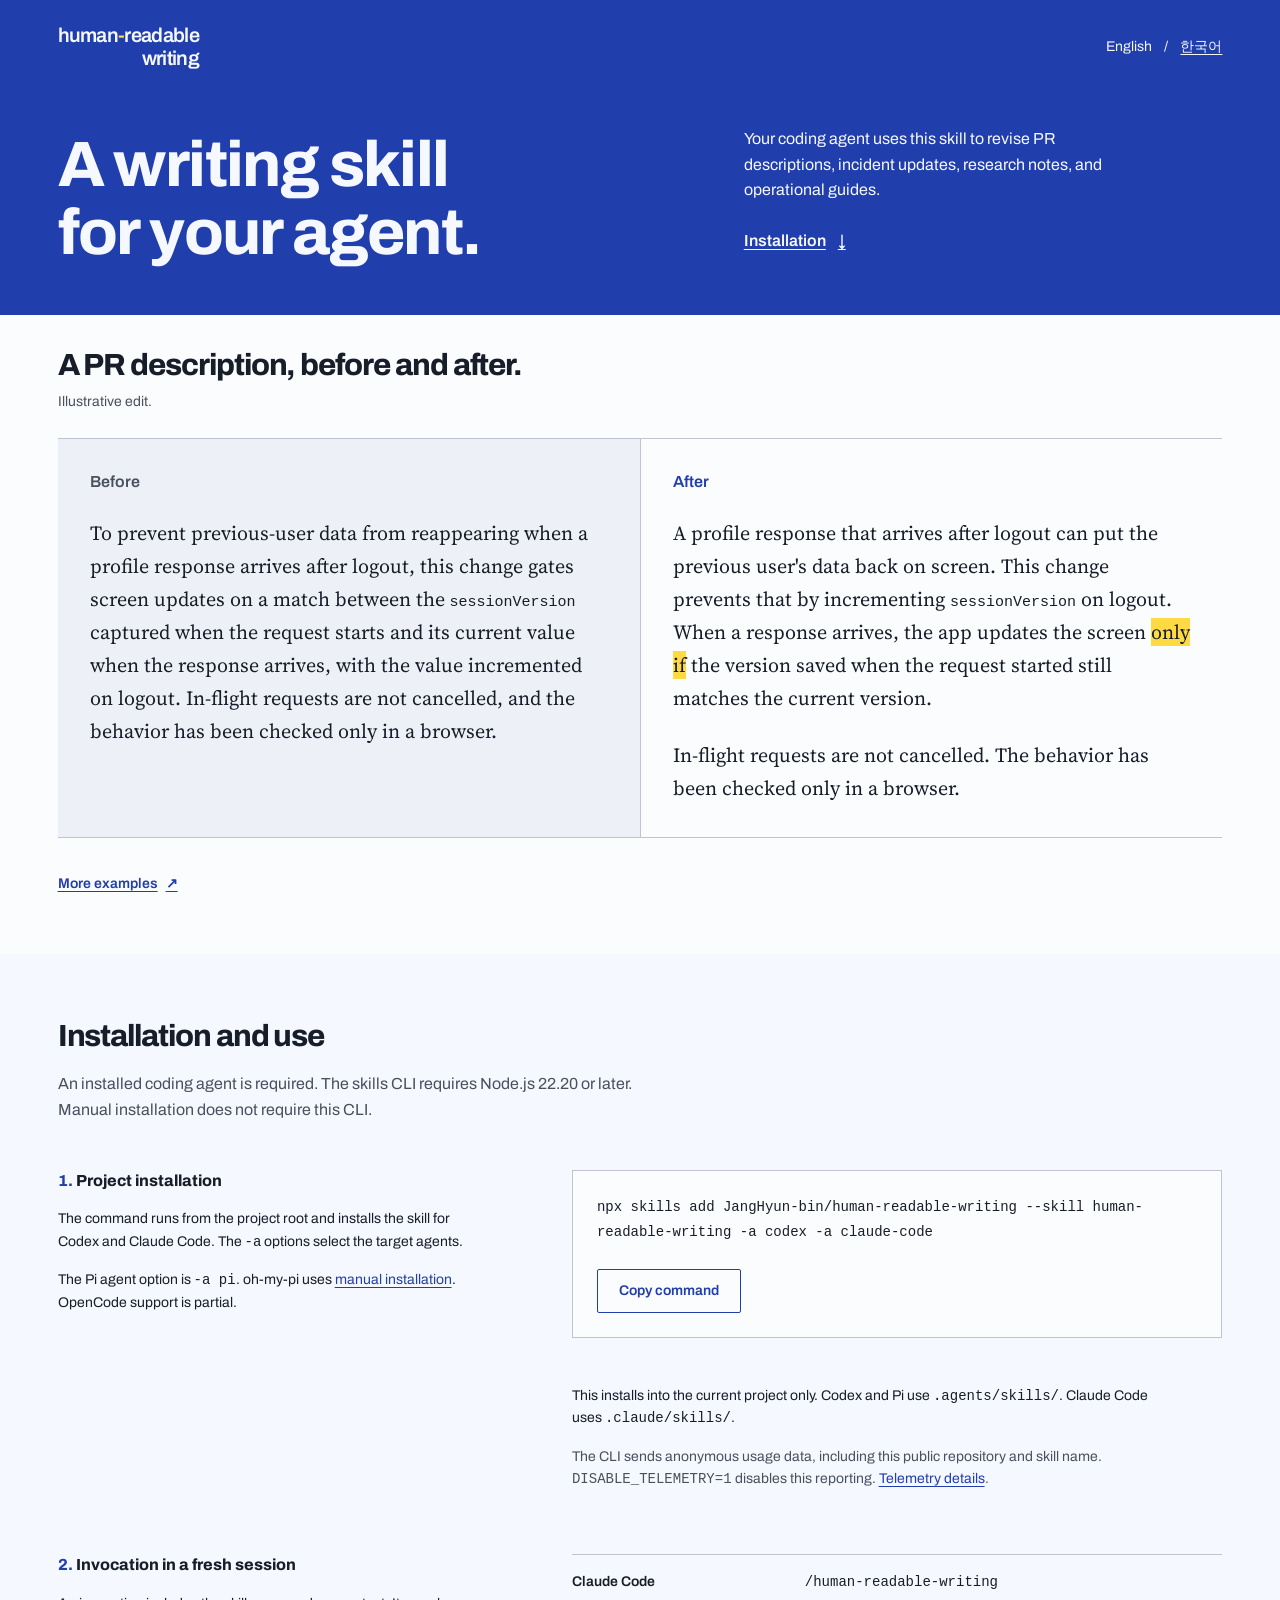
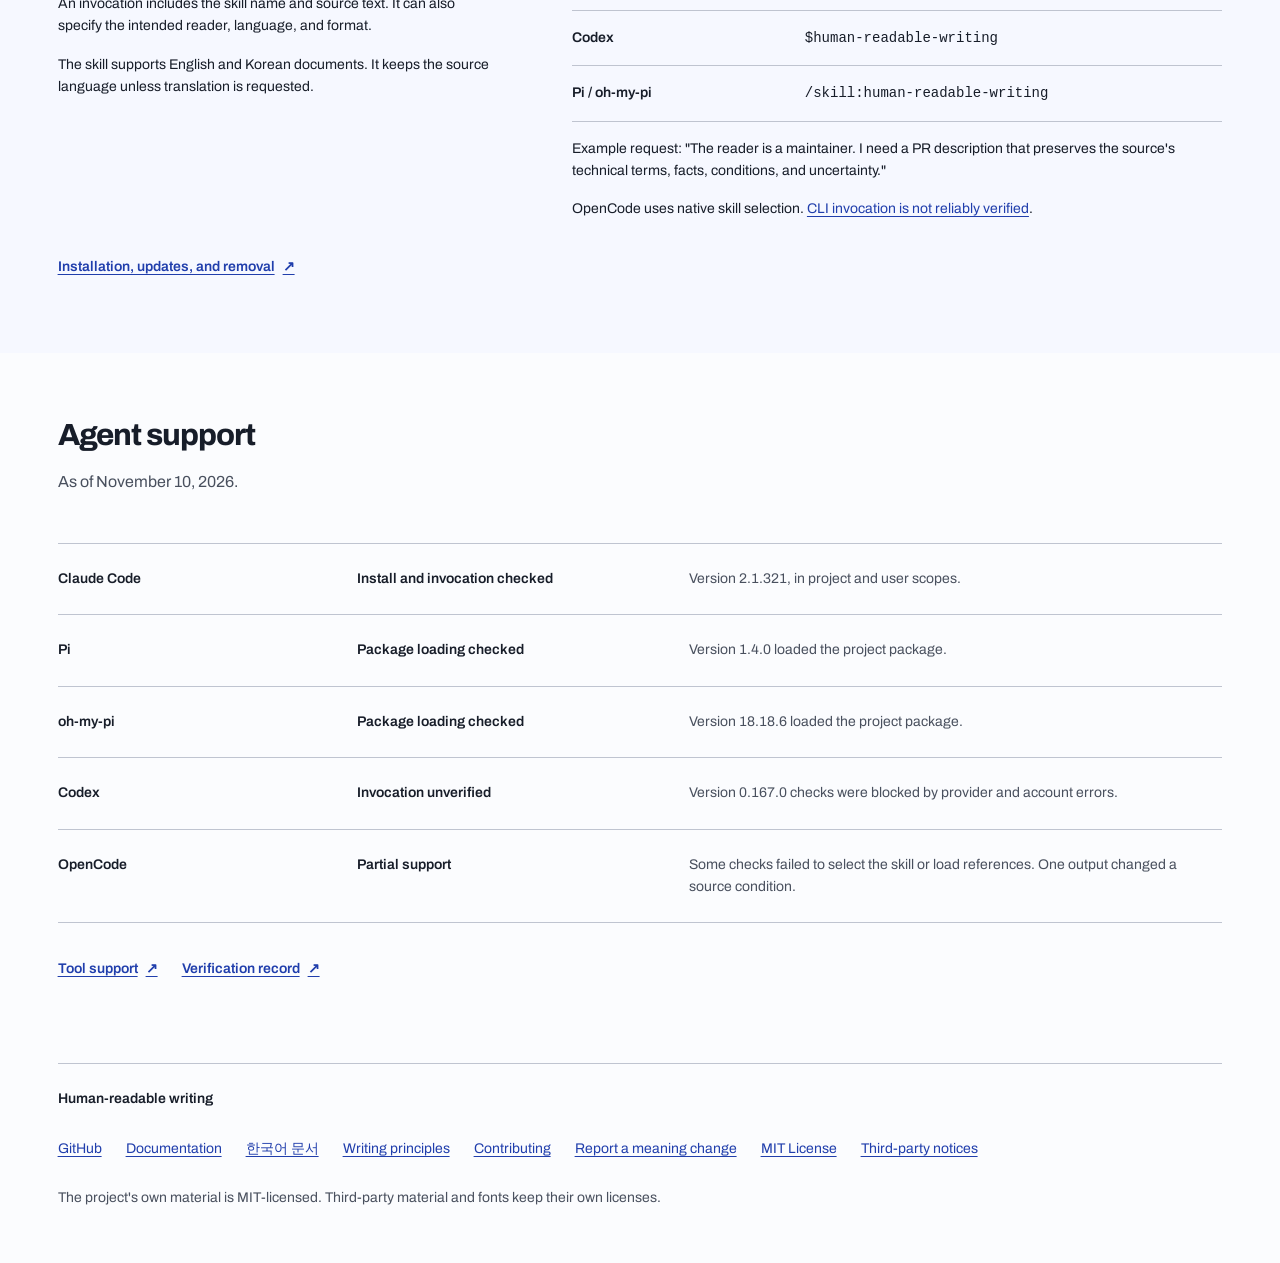
==== site/index.html @ a0d872b2 "feat(site): publish bilingual writing skill landing" ====
<!doctype html>
<html lang="en">
<head>
  <meta charset="utf-8">
  <meta name="viewport" content="width=device-width, initial-scale=1">
  <meta name="description" content="Human-readable writing is a writing skill for coding agents. The site includes a before-and-after example, installation and explicit invocation instructions, and agent support details.">
  <title>Human-readable writing · A writing skill for your agent.</title>
  <link rel="preconnect" href="https://fonts.googleapis.com">
  <link rel="preconnect" href="https://fonts.gstatic.com" crossorigin>
  <link href="https://fonts.googleapis.com/css2?family=Archivo:wght@400;600;750&family=Source+Serif+4:opsz,wght@8..60,400;8..60,600&display=swap" rel="stylesheet">
  <link rel="alternate" hreflang="ko" href="ko/">
  <link rel="icon" type="image/svg+xml" href="assets/mark.svg">
  <link rel="stylesheet" href="assets/tokens.css">
  <link rel="stylesheet" href="assets/site.css">
  <script src="assets/site.js" defer></script>
</head>
<body>
  <a class="skip-link" href="#main">Skip to content</a>
  <div class="opening">
    <header class="masthead wrap">
      <a class="wordmark" href="./" aria-label="Human-readable writing home"><span>human<span class="brand-hyphen">-</span>readable</span><span>writing</span></a>
      <nav class="language-links" aria-label="Language"><span lang="en" aria-current="page">English</span><span aria-hidden="true">/</span><a lang="ko" hreflang="ko" href="ko/">한국어</a></nav>
    </header>
  </div>
    <main id="main" tabindex="-1">
      <div class="opening">
      <section class="intro wrap" aria-labelledby="page-title">
        <h1 id="page-title">A writing skill for your agent.</h1>
        <div class="intro-copy">
          <p>Your coding agent uses this skill to revise PR descriptions, incident updates, research notes, and operational guides.</p>
          <a class="install-link" href="#install">Installation <span aria-hidden="true">↓</span></a>
        </div>
      </section>
  </div>
      <section class="comparison wrap" id="example" aria-labelledby="example-title">
        <div class="comparison-heading">
          <h2 id="example-title">A PR description, before and after.</h2>
          <p class="example-notice">Illustrative edit.</p>
        </div>
        <figure class="edit">
          <div class="diptych">
            <section class="document document-before" aria-labelledby="before-title">
              <h3 id="before-title">Before</h3>
              <blockquote>
                <p>To prevent previous-user data from reappearing when a profile response arrives after logout, this change gates screen updates on a match between the <code>sessionVersion</code> captured when the request starts and its current value when the response arrives, with the value incremented on logout. In-flight requests are not cancelled, and the behavior has been checked only in a browser.</p>
              </blockquote>
            </section>
            <section class="document document-after" aria-labelledby="after-title">
              <h3 id="after-title">After</h3>
              <blockquote>
                <p>A profile response that arrives after logout can put the previous user's data back on screen. This change prevents that by incrementing <code>sessionVersion</code> on logout. When a response arrives, the app updates the screen <mark>only if</mark> the version saved when the request started still matches the current version.</p>
                <p>In-flight requests are not cancelled. The behavior has been checked only in a browser.</p>
              </blockquote>
            </section>
          </div>
          <figcaption class="edit-notes">
            <a class="text-link" href="https://github.com/JangHyun-bin/human-readable-writing/blob/main/examples/README.md">More examples <span aria-hidden="true">↗</span></a>
          </figcaption>
        </figure>
      </section>
      <div class="install-surface">
        <section class="installation wrap" id="install" aria-labelledby="install-title">
          <div class="section-intro">
            <h2 id="install-title">Installation and use</h2>
            <p>An installed coding agent is required. The skills CLI requires Node.js 22.20 or later. Manual installation does not require this CLI.</p>
          </div>
          <ol class="install-steps">
            <li>
              <div class="step-description">
                <h3>Project installation</h3>
                <p>The command runs from the project root and installs the skill for Codex and Claude Code. The <code>-a</code> options select the target agents.</p>
                <p>The Pi agent option is <code>-a pi</code>. oh-my-pi uses <a href="https://github.com/JangHyun-bin/human-readable-writing/blob/main/docs/install.md">manual installation</a>. OpenCode support is partial.</p>
              </div>
              <div class="step-content">
                <div class="command-block">
                  <pre tabindex="0" aria-label="Project installation command"><code id="install-command">npx skills add JangHyun-bin/human-readable-writing --skill human-readable-writing -a codex -a claude-code</code></pre>
                  <button class="copy-button" id="copy-install" data-pending="Copying" data-success="Copied" data-error="Retry copy" data-success-status="Installation command copied." data-error-status="Clipboard access failed. The installation command can be selected and copied manually." type="button" aria-describedby="copy-status" hidden>Copy command</button>
                </div>
                <p class="copy-status" id="copy-status" role="status" aria-live="polite"></p>
                <p class="install-detail">This installs into the current project only. Codex and Pi use <code>.agents/skills/</code>. Claude Code uses <code>.claude/skills/</code>.</p>
                <p class="telemetry-note">The CLI sends anonymous usage data, including this public repository and skill name. <code>DISABLE_TELEMETRY=1</code> disables this reporting. <a href="https://github.com/vercel-labs/skills/blob/main/docs/troubleshooting.md#telemetry">Telemetry details</a>.</p>
              </div>
            </li>
            <li>
              <div class="step-description">
                <h3>Invocation in a fresh session</h3>
                <p>An invocation includes the skill name and source text. It can also specify the intended reader, language, and format.</p>
                <p>The skill supports English and Korean documents. It keeps the source language unless translation is requested.</p>
              </div>
              <div class="step-content">
                <dl class="invocations" aria-label="Explicit invocation commands">
                  <div><dt>Claude Code</dt><dd><code>/human-readable-writing</code></dd></div>
                  <div><dt>Codex</dt><dd><code>$human-readable-writing</code></dd></div>
                  <div><dt>Pi / oh-my-pi</dt><dd><code>/skill:human-readable-writing</code></dd></div>
                </dl>
                <p class="request-example">Example request: "The reader is a maintainer. I need a PR description that preserves the source's technical terms, facts, conditions, and uncertainty."</p>
                <p class="install-detail">OpenCode uses native skill selection. <a href="https://github.com/JangHyun-bin/human-readable-writing/blob/main/docs/tool-support.md#opencode-limitation">CLI invocation is not reliably verified</a>.</p>
              </div>
            </li>
          </ol>
          <a class="text-link" href="https://github.com/JangHyun-bin/human-readable-writing/blob/main/docs/install.md">Installation, updates, and removal <span aria-hidden="true">↗</span></a>
        </section>
      </div>
      <section class="coverage wrap" id="support" aria-labelledby="support-title">
        <div class="section-intro">
          <h2 id="support-title">Agent support</h2>
          <p>As of <time datetime="2026-11-10">November 10, 2026</time>.</p>
        </div>
        <dl class="runtime-record">
          <div><dt>Claude Code</dt><dd><span class="outcome">Install and invocation checked</span><p>Version 2.1.321, in project and user scopes.</p></dd></div>
          <div><dt>Pi</dt><dd><span class="outcome">Package loading checked</span><p>Version 1.4.0 loaded the project package.</p></dd></div>
          <div><dt>oh-my-pi</dt><dd><span class="outcome">Package loading checked</span><p>Version 18.18.6 loaded the project package.</p></dd></div>
          <div><dt>Codex</dt><dd><span class="outcome">Invocation unverified</span><p>Version 0.167.0 checks were blocked by provider and account errors.</p></dd></div>
          <div><dt>OpenCode</dt><dd><span class="outcome">Partial support</span><p>Some checks failed to select the skill or load references. One output changed a source condition.</p></dd></div>
        </dl>
        <div class="evidence-links"><a class="text-link" href="https://github.com/JangHyun-bin/human-readable-writing/blob/main/docs/tool-support.md">Tool support <span aria-hidden="true">↗</span></a><a class="text-link" href="https://github.com/JangHyun-bin/human-readable-writing/blob/main/docs/verification.md">Verification record <span aria-hidden="true">↗</span></a></div>
      </section>
    </main>
    <footer class="footer wrap">
      <p class="footer-title">Human-readable writing</p>
      <nav class="footer-links" aria-label="Project resources">
        <a href="https://github.com/JangHyun-bin/human-readable-writing">GitHub</a>
        <a href="https://github.com/JangHyun-bin/human-readable-writing/blob/main/README.md">Documentation</a>
        <a href="https://github.com/JangHyun-bin/human-readable-writing/blob/main/README.ko.md" lang="ko" hreflang="ko">한국어 문서</a>
        <a href="https://github.com/JangHyun-bin/human-readable-writing/blob/main/skills/human-readable-writing/MANIFEST.md">Writing principles</a>
        <a href="https://github.com/JangHyun-bin/human-readable-writing/blob/main/CONTRIBUTING.md">Contributing</a>
        <a href="https://github.com/JangHyun-bin/human-readable-writing/issues/new?template=source-meaning-change.yml">Report a meaning change</a>
        <a href="https://github.com/JangHyun-bin/human-readable-writing/blob/main/LICENSE">MIT License</a>
        <a href="https://github.com/JangHyun-bin/human-readable-writing/blob/main/NOTICE.md">Third-party notices</a>
      </nav>
      <p class="legal-note">The project's own material is MIT-licensed. Third-party material and fonts keep their own licenses.</p>
    </footer>
</body>
</html>
---- site/assets/tokens.css ----
@font-face {
  font-family: "SUIT Variable";
  font-style: normal;
  font-weight: 100 900;
  font-display: swap;
  src: url("fonts/SUIT-Variable.woff2") format("woff2");
}

@font-face {
  font-family: "Paperlogy";
  font-style: normal;
  font-weight: 700;
  font-display: swap;
  src: url("fonts/Paperlogy-7Bold.ttf") format("truetype");
}

:root {
  color-scheme: light;
  --color-brand: oklch(41.86% 0.17882 266.425);
  --color-brand-hover: oklch(35% 0.16 266.42547);
  --color-highlight: oklch(89.502% 0.163 94.563);
  --color-paper: oklch(99% 0.003 266);
  --color-paper-blue: oklch(97.96081% 0.0095481 273.35852);
  --color-paper-muted: oklch(95.5% 0.008 266);
  --color-ink: oklch(23% 0.025 266);
  --color-muted: oklch(43% 0.025 266);
  --color-rule: oklch(82% 0.018 266);
  --color-rule-on-brand: oklch(63% 0.1 266);
  --color-focus: oklch(41.86% 0.17882 266.425);
  --color-error: oklch(40% 0.13 25);
  --color-clear: transparent;
  --font-display: "Archivo", "Noto Sans KR", "Apple SD Gothic Neo", "Malgun Gothic", sans-serif;
  --font-document: "Source Serif 4", "Noto Serif KR", "AppleMyungjo", "Batang", serif;
  --font-code: "SFMono-Regular", Menlo, Monaco, monospace;
  --font-ko-body: "SUIT Variable", "Apple SD Gothic Neo", "Malgun Gothic", sans-serif;
  --font-ko-display: "Paperlogy", "SUIT Variable", "Apple SD Gothic Neo", sans-serif;
  --weight-ko-display: 700;
  --text-small: 0.875rem;
  --text-body: 1rem;
  --text-document: 1.25rem;
  --text-heading: clamp(1.5rem, 1.35rem + 0.7vw, 2rem);
  --text-display: clamp(2.25rem, 5vw, 4.25rem);
  --leading-body: 1.6;
  --leading-document: 1.65;
  --leading-display: 1.06;
  --weight-body: 400;
  --weight-label: 600;
  --weight-display: 750;
  --space-2xs: 0.25rem;
  --space-xs: 0.5rem;
  --space-sm: 0.75rem;
  --space-md: 1rem;
  --space-lg: 1.5rem;
  --space-xl: 2rem;
  --space-2xl: 3rem;
  --space-3xl: 4rem;
  --space-4xl: 6rem;
  --page-gutter: clamp(1.25rem, 4.5vw, 4rem);
  --page-width: 80rem;
  --radius-control: 0.125rem;
  --rule-thin: 1px;
  --rule-focus: 3px;
  --control-height: 2.75rem;
  --text-root: 100%;
  --text-inline-code: 1em;
  --text-document-code: 0.75em;
  --leading-heading: 1.2;
  --leading-label: 1.4;
  --leading-wordmark: 1.15;
  --leading-command: 1.8;
  --leading-heading-ko: 1.25;
  --leading-document-ko: 1.8;
  --tracking-title: -0.035em;
  --tracking-display: -0.025em;
  --space-caption-offset: calc(-1 * var(--space-xs));
  --copy-control-width: 9rem;
  --copy-status-height: 1.6em;
  --opacity-pending: 0.65;
  --text-catalog-title: clamp(2rem, 3vw, 3rem);
  --swatch-height: 9rem;
}
---- site/assets/site.css ----
* {
  box-sizing: border-box;
}

html,
body {
  margin: 0;
  overflow-x: clip;
}

html {
  background: var(--color-paper);
  color: var(--color-ink);
  font-family: var(--font-display);
  font-size: var(--text-root);
  line-height: var(--leading-body);
  -webkit-text-size-adjust: 100%;
}

body {
  min-width: 0;
}

h1,
h2,
h3,
p,
figure,
blockquote,
pre,
dl,
dd {
  margin: 0;
}

h1,
h2,
h3 {
  font-family: var(--font-display);
  font-style: normal;
  font-weight: var(--weight-display);
  overflow-wrap: anywhere;
  min-width: 0;
  text-wrap: balance;
}

h2 {
  font-size: var(--text-heading);
  letter-spacing: var(--tracking-title);
  line-height: var(--leading-heading);
}

h3 {
  font-size: var(--text-body);
  line-height: var(--leading-label);
}

p {
  text-wrap: pretty;
}

a {
  color: var(--color-brand);
  text-underline-offset: 0.2em;
  text-decoration-thickness: var(--rule-thin);
}

a:active {
  text-decoration-thickness: var(--rule-focus);
}

a:focus-visible,
button:focus-visible,
pre:focus-visible {
  outline: var(--rule-focus) solid var(--color-focus);
  outline-offset: var(--space-2xs);
}

button {
  font: inherit;
}

button[hidden] {
  display: none;
}

code {
  font-family: var(--font-code);
  font-size: var(--text-inline-code);
  overflow-wrap: anywhere;
}

mark {
  background: var(--color-highlight);
  color: var(--color-ink);
}

.wrap {
  width: min(100%, var(--page-width));
  padding-inline: var(--page-gutter);
  margin-inline: auto;
}

.skip-link {
  position: absolute;
  top: var(--space-md);
  left: var(--page-gutter);
  padding: var(--space-sm) var(--space-md);
  background: var(--color-highlight);
  color: var(--color-ink);
  transform: translateY(-200%);
}

.skip-link:focus {
  transform: none;
}

.opening {
  background: var(--color-brand);
  color: var(--color-paper-blue);
}

.opening a {
  color: var(--color-paper-blue);
}

.opening a:focus-visible {
  outline-color: var(--color-highlight);
}

.masthead {
  display: flex;
  align-items: center;
  justify-content: space-between;
  gap: var(--space-lg);
  padding-block: var(--space-lg);
}

.wordmark {
  min-height: var(--control-height);
  justify-content: center;
  display: flex;
  flex-direction: column;
  font-size: var(--text-body);
  font-weight: var(--weight-label);
  letter-spacing: var(--tracking-title);
  line-height: var(--leading-wordmark);
  text-decoration: none;
  white-space: nowrap;
}

.wordmark > span:last-child {
  align-self: end;
}

.brand-hyphen {
  color: var(--color-highlight);
}

.install-link {
  display: inline-flex;
  align-items: center;
  gap: var(--space-sm);
  min-height: var(--control-height);
  padding-block: var(--space-xs);
  font-size: var(--text-small);
  font-weight: var(--weight-label);
  white-space: nowrap;
}

.intro {
  display: grid;
  gap: var(--space-lg);
  padding-block: var(--space-lg) var(--space-2xl);
}

.intro h1 {
  max-width: 17ch;
  font-size: var(--text-display);
  letter-spacing: var(--tracking-display);
  line-height: var(--leading-display);
}

.intro-copy {
  display: grid;
  align-content: end;
  gap: var(--space-md);
  max-width: 43ch;
}

.language-links {
  display: flex;
  align-items: center;
  flex-wrap: wrap;
  gap: var(--space-sm);
  font-size: var(--text-small);
}

.language-links a {
  display: inline-flex;
  align-items: center;
  min-height: var(--control-height);
  white-space: nowrap;
  word-break: keep-all;
}

.comparison {
  padding-block: var(--space-xl) var(--space-2xl);
}

.comparison-heading {
  display: grid;
  gap: var(--space-xs);
  padding-block-end: var(--space-lg);
}

.example-notice {
  max-width: 65ch;
  color: var(--color-muted);
  font-size: var(--text-small);
}

.diptych {
  display: grid;
  border-block: var(--rule-thin) solid var(--color-rule);
}

.document {
  padding: var(--space-lg);
  min-width: 0;
}

.document-before {
  background: var(--color-paper-muted);
  color: var(--color-ink);
}

.document-after {
  border-block-start: var(--rule-thin) solid var(--color-rule);
  background: var(--color-paper);
  color: var(--color-ink);
}

.document h3 {
  margin-block-end: var(--space-lg);
  font-weight: var(--weight-label);
}

.document-before h3 {
  color: var(--color-muted);
}

.document-after h3 {
  color: var(--color-brand);
}

.document blockquote {
  display: grid;
  gap: var(--space-lg);
  max-width: 56ch;
  font-family: var(--font-document);
  font-size: var(--text-document);
  font-optical-sizing: auto;
  line-height: var(--leading-document);
}

.document code {
  font-size: var(--text-document-code);
}

.edit-notes {
  padding-block-start: var(--space-lg);
  font-size: var(--text-small);
}


.text-link {
  display: inline-flex;
  align-items: center;
  gap: var(--space-xs);
  min-height: var(--control-height);
  width: fit-content;
  font-size: var(--text-small);
  font-weight: var(--weight-label);
  white-space: nowrap;
}


.install-surface {
  background: var(--color-paper-blue);
  color: var(--color-ink);
}

.installation {
  padding-block: var(--space-2xl);
  scroll-margin-block-start: var(--space-xl);
}

.section-intro {
  display: grid;
  gap: var(--space-md);
  max-width: 65ch;
  margin-block-end: var(--space-2xl);
}

.section-intro p {
  color: var(--color-muted);
}

.install-steps {
  display: grid;
  gap: var(--space-2xl);
  list-style: none;
  margin: 0 0 var(--space-lg);
  padding: 0;
  counter-reset: install;
}

.install-steps > li {
  display: grid;
  gap: var(--space-lg);
  counter-increment: install;
}

.step-description {
  display: grid;
  align-content: start;
  gap: var(--space-md);
  max-width: 48ch;
}

.step-description h3::before {
  content: counter(install) ". ";
  color: var(--color-brand);
}

.step-description p,
.install-detail,
.telemetry-note,
.request-example {
  font-size: var(--text-small);
}

.step-content {
  min-width: 0;
}

.command-block {
  display: flex;
  flex-direction: column;
  align-items: start;
  gap: var(--space-lg);
  padding: var(--space-lg);
  background: var(--color-paper);
  color: var(--color-ink);
  border: var(--rule-thin) solid var(--color-rule);
}

.command-block pre {
  width: 100%;
  white-space: pre-wrap;
  overflow-wrap: anywhere;
  line-height: var(--leading-command);
}

.command-block code {
  font-size: var(--text-small);
}

.copy-button {
  display: inline-flex;
  align-items: center;
  justify-content: center;
  min-width: var(--copy-control-width);
  min-height: var(--control-height);
  padding: var(--space-xs) var(--space-md);
  border: var(--rule-thin) solid var(--color-brand);
  border-radius: var(--radius-control);
  background: var(--color-clear);
  color: var(--color-brand);
  font-size: var(--text-small);
  font-weight: var(--weight-label);
  white-space: nowrap;
  cursor: pointer;
}

.copy-button:active {
  background: var(--color-brand-hover);
  color: var(--color-paper-blue);
}

.copy-button:disabled {
  opacity: var(--opacity-pending);
  cursor: progress;
}

.copy-button[data-state="success"] {
  background: var(--color-brand);
  color: var(--color-paper-blue);
}

.copy-button[data-state="error"] {
  border-color: var(--color-error);
  color: var(--color-error);
}

.copy-status {
  min-height: var(--copy-status-height);
  margin-block-start: var(--space-xs);
  color: var(--color-muted);
  font-size: var(--text-small);
}

.copy-status[data-state="error"] {
  color: var(--color-error);
}

.install-detail,
.telemetry-note,
.request-example {
  margin-block-start: var(--space-md);
  max-width: 76ch;
}

.telemetry-note {
  color: var(--color-muted);
}

.invocations {
  border-block-start: var(--rule-thin) solid var(--color-rule);
}

.invocations > div {
  display: grid;
  gap: var(--space-xs);
  padding-block: var(--space-md);
  border-block-end: var(--rule-thin) solid var(--color-rule);
  font-size: var(--text-small);
}

.invocations dt {
  font-weight: var(--weight-label);
}

.invocations dd {
  min-width: 0;
}

.invocations code {
  font-size: var(--text-small);
}

.coverage {
  padding-block: var(--space-3xl) var(--space-2xl);
}

.runtime-record {
  border-block-start: var(--rule-thin) solid var(--color-rule);
  font-size: var(--text-small);
  font-variant-numeric: tabular-nums;
}

.runtime-record > div {
  display: grid;
  gap: var(--space-xs);
  padding-block: var(--space-lg);
  border-block-end: var(--rule-thin) solid var(--color-rule);
}

.runtime-record dt {
  font-weight: var(--weight-label);
}

.runtime-record dd {
  display: grid;
  gap: var(--space-xs);
}

.runtime-record dd p {
  color: var(--color-muted);
  max-width: 65ch;
}

.outcome {
  font-weight: var(--weight-label);
}


.evidence-links {
  display: flex;
  flex-wrap: wrap;
  gap: var(--space-md) var(--space-lg);
  padding-block-start: var(--space-lg);
  font-size: var(--text-small);
}

.footer {
  display: grid;
  gap: var(--space-md);
  padding-block: var(--space-lg) var(--space-2xl);
  font-size: var(--text-small);
}

.footer-title {
  padding-block-start: var(--space-lg);
  border-block-start: var(--rule-thin) solid var(--color-rule);
  font-weight: var(--weight-label);
}

.footer-links {
  display: flex;
  flex-wrap: wrap;
  gap: 0 var(--space-lg);
}

.footer-links a {
  display: inline-flex;
  align-items: center;
  min-height: var(--control-height);
  white-space: nowrap;
  word-break: keep-all;
}

.legal-note {
  max-width: 100ch;
  color: var(--color-muted);
}

@media (hover: hover) {
  a:hover {
    text-decoration-thickness: var(--rule-focus);
  }

  .copy-button:hover:not(:disabled) {
    background: var(--color-brand);
    color: var(--color-paper-blue);
  }
}

@media (min-width: 40rem) {
  .wordmark {
    font-size: var(--text-document);
  }

  .install-link {
    font-size: var(--text-body);
  }

  .document {
    padding: var(--space-xl);
  }

  .invocations > div {
    grid-template-columns: minmax(0, 0.7fr) minmax(0, 1.3fr);
  }

  .runtime-record > div {
    grid-template-columns: minmax(0, 0.75fr) minmax(0, 2fr);
    gap: var(--space-lg);
  }
}

@media (min-width: 60rem) {
  .intro {
    grid-template-columns: minmax(0, 1.3fr) minmax(0, 1fr);
    align-items: end;
    gap: var(--space-3xl);
    padding-block: var(--space-xl) var(--space-2xl);
  }

  .intro-copy {
    padding-block-end: var(--space-2xs);
  }

  .diptych {
    grid-template-columns: repeat(2, minmax(0, 1fr));
  }

  .document-after {
    border-block-start: 0;
    border-inline-start: var(--rule-thin) solid var(--color-rule);
  }



  .installation {
    padding-block: var(--space-3xl);
  }

  .install-steps {
    gap: var(--space-3xl);
  }

  .install-steps > li {
    grid-template-columns: minmax(0, 0.9fr) minmax(0, 1.3fr);
    gap: var(--space-3xl);
  }

  .runtime-record > div {
    grid-template-columns: minmax(0, 0.7fr) minmax(0, 2.2fr);
  }

  .runtime-record dd {
    grid-template-columns: minmax(0, 0.9fr) minmax(0, 1.6fr);
    gap: var(--space-xl);
  }

  .coverage {
    padding-block-start: var(--space-3xl);
  }
}

@media (prefers-reduced-motion: reduce) {
  .skip-link {
    transition: none;
  }
}

:lang(ko) {
  word-break: keep-all;
  overflow-wrap: break-word;
}

:lang(ko) :is(h1, h2, h3) {
  font-family: var(--font-ko-display);
  font-weight: var(--weight-ko-display);
  letter-spacing: 0;
  overflow-wrap: break-word;
  line-height: var(--leading-heading-ko);
}

:lang(ko) .document blockquote,
.document-sample:lang(ko) {
  font-family: var(--font-ko-body);
  line-height: var(--leading-document-ko);
}

:lang(ko) code {
  word-break: normal;
  overflow-wrap: anywhere;
}

.catalog {
  display: grid;
  gap: var(--space-3xl);
  padding-block: var(--space-2xl) var(--space-3xl);
}

.catalog-section {
  display: grid;
  gap: var(--space-md);
}

.catalog > header > h1 {
  font-size: var(--text-catalog-title);
  line-height: var(--leading-heading);
}

.catalog .intro {
  padding-block: 0;
}

.catalog .catalog-display {
  max-width: 20ch;
  font-family: var(--font-display);
  font-size: var(--text-display);
  font-weight: var(--weight-display);
  line-height: var(--leading-display);
  letter-spacing: var(--tracking-display);
}

.swatches {
  display: grid;
  grid-template-columns: repeat(2, minmax(0, 1fr));
  gap: var(--space-md);
}

.swatch {
  display: grid;
  align-content: space-between;
  gap: var(--space-md);
  min-height: var(--swatch-height);
  padding: var(--space-lg);
  overflow-wrap: anywhere;
}

.swatch-brand {
  background: var(--color-brand);
  color: var(--color-paper-blue);
}

.swatch-highlight {
  background: var(--color-highlight);
  color: var(--color-ink);
}

.swatch-paper {
  background: var(--color-paper);
  color: var(--color-ink);
  border: var(--rule-thin) solid var(--color-rule);
}

.swatch-ink {
  background: var(--color-ink);
  color: var(--color-paper);
}

.document-sample {
  max-width: 65ch;
  font-family: var(--font-document);
  font-size: var(--text-document);
  line-height: var(--leading-document);
}

@media (min-width: 60rem) {
  .swatches {
    grid-template-columns: repeat(4, minmax(0, 1fr));
  }
}

html:lang(ko),
.catalog p:lang(ko) {
  font-family: var(--font-ko-body);
}

.catalog .catalog-display:lang(ko) {
  font-family: var(--font-ko-display);
  font-weight: var(--weight-ko-display);
  line-height: var(--leading-heading-ko);
  letter-spacing: 0;
  word-break: keep-all;
  overflow-wrap: break-word;
}
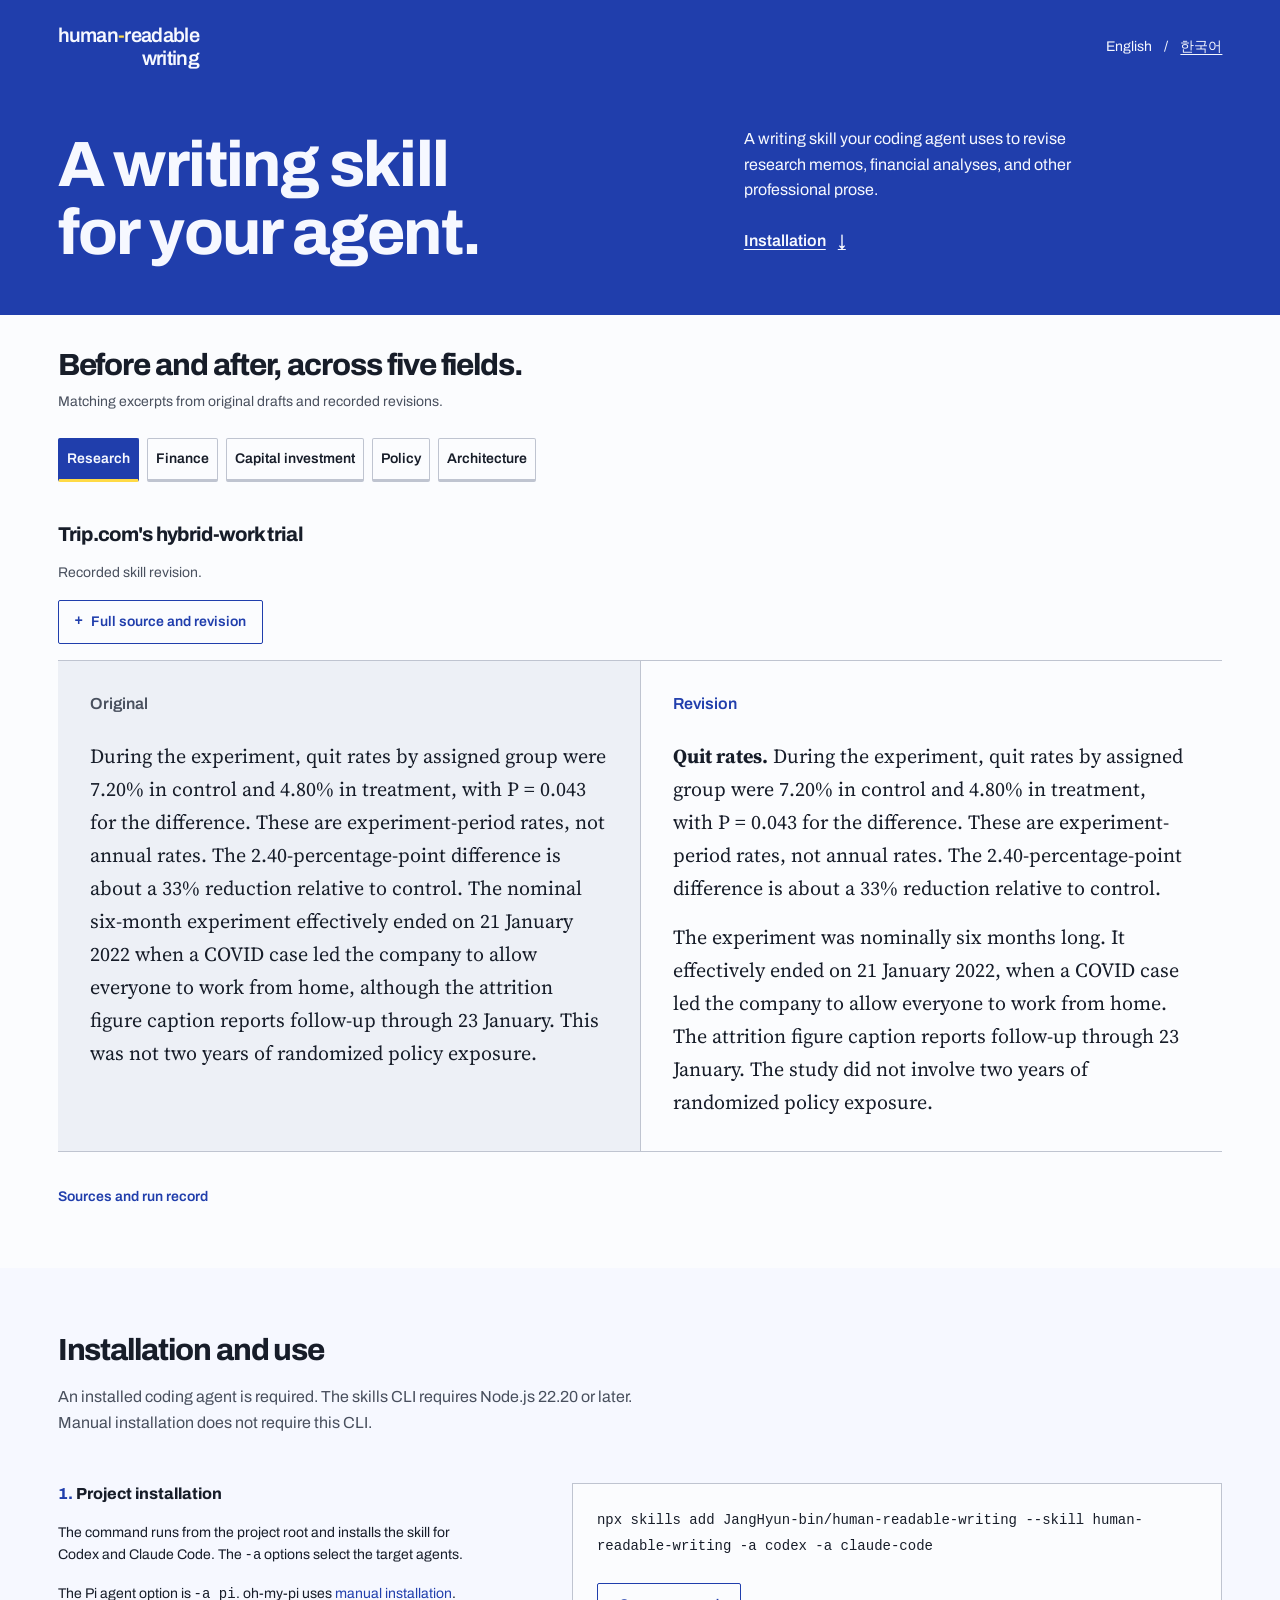
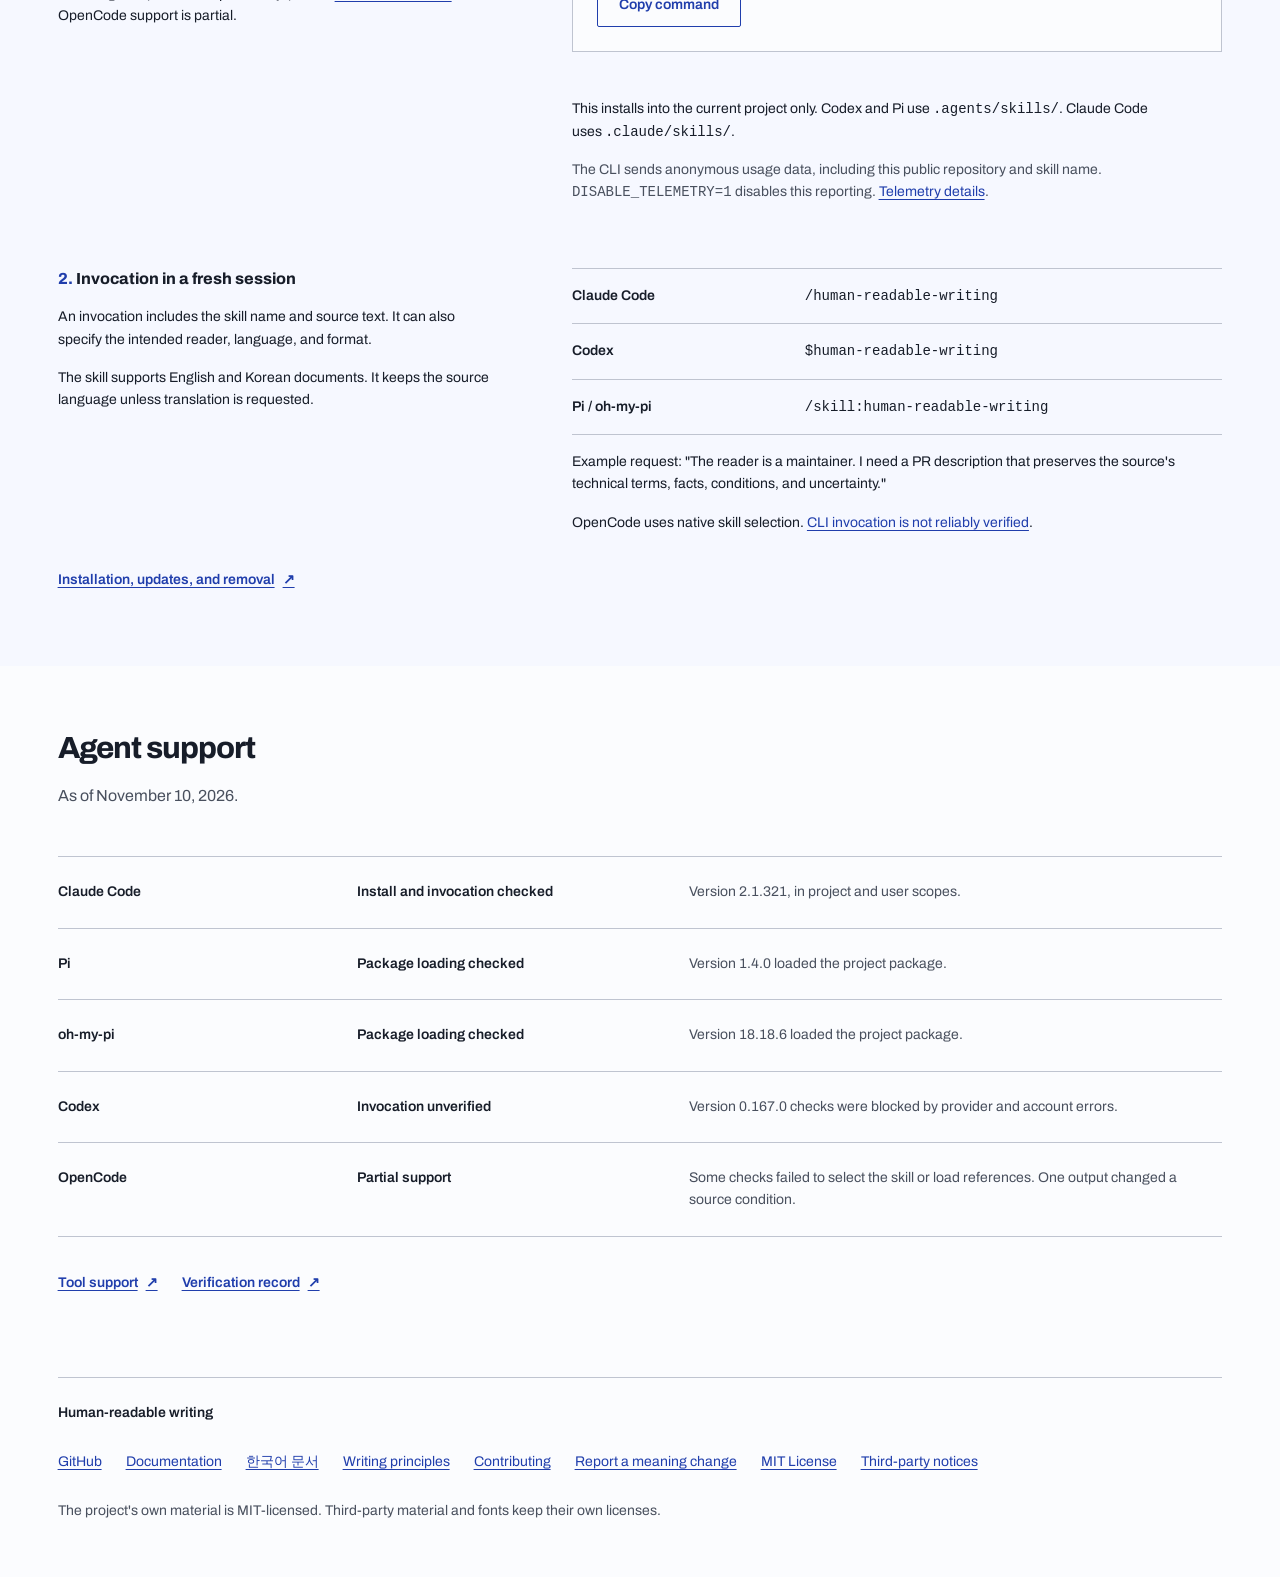
==== commit 98c80fe8: "feat(site): publish selectable writing examples" ====
--- a/site/index.html
+++ b/site/index.html
@@ -3,7 +3,7 @@
 <head>
   <meta charset="utf-8">
   <meta name="viewport" content="width=device-width, initial-scale=1">
-  <meta name="description" content="Human-readable writing is a writing skill for coding agents. The site includes a before-and-after example, installation and explicit invocation instructions, and agent support details.">
+  <meta name="description" content="A writing skill for coding agents, with before-and-after examples in research, finance, capital investment, policy, and architecture. Includes installation, explicit invocation, and support details.">
   <title>Human-readable writing · A writing skill for your agent.</title>
   <link rel="preconnect" href="https://fonts.googleapis.com">
   <link rel="preconnect" href="https://fonts.gstatic.com" crossorigin>
@@ -27,36 +27,374 @@
       <section class="intro wrap" aria-labelledby="page-title">
         <h1 id="page-title">A writing skill for your agent.</h1>
         <div class="intro-copy">
-          <p>Your coding agent uses this skill to revise PR descriptions, incident updates, research notes, and operational guides.</p>
+          <p>A writing skill your coding agent uses to revise research memos, financial analyses, and other professional prose.</p>
           <a class="install-link" href="#install">Installation <span aria-hidden="true">↓</span></a>
         </div>
       </section>
   </div>
       <section class="comparison wrap" id="example" aria-labelledby="example-title">
         <div class="comparison-heading">
-          <h2 id="example-title">A PR description, before and after.</h2>
-          <p class="example-notice">Illustrative edit.</p>
-        </div>
+          <h2 id="example-title">Before and after, across five fields.</h2>
+          <p class="example-notice">Matching excerpts from original drafts and recorded revisions.</p>
+        </div>
+        <!-- professional-examples:start -->
+        <div data-example-browser>
+        <nav class="example-tabs" data-example-tabs aria-label="Writing genre">
+        <a class="example-tab" href="#example-research" id="example-tab-research">Research</a>
+        <a class="example-tab" href="#example-finance" id="example-tab-finance">Finance</a>
+        <a class="example-tab" href="#example-capex" id="example-tab-capex">Capital investment</a>
+        <a class="example-tab" href="#example-policy" id="example-tab-policy">Policy</a>
+        <a class="example-tab" href="#example-architecture" id="example-tab-architecture">Architecture</a>
+        </nav>
+        <article class="example-panel" id="example-research" data-example-panel aria-labelledby="example-topic-research">
+        <h3 class="example-topic" id="example-topic-research">Trip.com&#x27;s hybrid-work trial</h3>
+        <p class="example-notice">Recorded skill revision.</p>
         <figure class="edit">
-          <div class="diptych">
-            <section class="document document-before" aria-labelledby="before-title">
-              <h3 id="before-title">Before</h3>
-              <blockquote>
-                <p>To prevent previous-user data from reappearing when a profile response arrives after logout, this change gates screen updates on a match between the <code>sessionVersion</code> captured when the request starts and its current value when the response arrives, with the value incremented on logout. In-flight requests are not cancelled, and the behavior has been checked only in a browser.</p>
-              </blockquote>
-            </section>
-            <section class="document document-after" aria-labelledby="after-title">
-              <h3 id="after-title">After</h3>
-              <blockquote>
-                <p>A profile response that arrives after logout can put the previous user's data back on screen. This change prevents that by incrementing <code>sessionVersion</code> on logout. When a response arrives, the app updates the screen <mark>only if</mark> the version saved when the request started still matches the current version.</p>
-                <p>In-flight requests are not cancelled. The behavior has been checked only in a browser.</p>
-              </blockquote>
-            </section>
-          </div>
-          <figcaption class="edit-notes">
-            <a class="text-link" href="https://github.com/JangHyun-bin/human-readable-writing/blob/main/examples/README.md">More examples <span aria-hidden="true">↗</span></a>
-          </figcaption>
+        <details class="example-detail">
+        <summary><span class="when-closed">Full source and revision</span><span class="when-open">Excerpt view</span></summary>
+        <div class="diptych">
+        <section class="document document-before" aria-labelledby="example-research-full-before-label">
+        <h4 class="document-label" id="example-research-full-before-label">Original</h4>
+        <div class="document-copy">
+        <h5>Trip.com retention evidence for hybrid-policy review</h5>
+        <h6>Evidence for the HR director</h6>
+        <p>Bloom, Han and Liang&#x27;s <a href="https://www.nature.com/articles/s41586-024-07500-2">2024 Nature study</a> covered 1,612 university-graduate engineering, marketing and finance employees in Trip.com&#x27;s Airfare and IT divisions in Shanghai. Interns and new employees on probation were excluded. At this single employer, random assignment by odd or even birthday dates put 792 odd-birthday employees in a group allowed to work from home on Wednesday and Friday, with three office days, and 820 even-birthday employees in a five-office-day control group. The two home days were optional. The 518 initial volunteers started in the week of 9 August 2021, and the remaining 1,094 non-volunteers in the week of 13 September.</p>
+        <p>During the experiment, quit rates by assigned group were 7.20% in control and 4.80% in treatment, with P = 0.043 for the difference. These are experiment-period rates, not annual rates. The 2.40-percentage-point difference is about a 33% reduction relative to control. The nominal six-month experiment effectively ended on 21 January 2022 when a COVID case led the company to allow everyone to work from home, although the attrition figure caption reports follow-up through 23 January. This was not two years of randomized policy exposure.</p>
+        <p>Among employees assigned eligibility, actual take-up was about 55% for volunteers and 40% for non-volunteers across Wednesday and Friday opportunities, excluding public holidays, personal holidays and excused absences. These percentages use neither all employees nor all weekdays as their denominator. Typical use was about one day weekly. The quit-rate comparison therefore estimates assignment to the optional policy, not the effect of actually working from home twice every week.</p>
+        <h6>Implication for our review</h6>
+        <p>My judgment is that this evidence warrants considering a comparable optional-policy trial for graduate office roles, subject to checking how similar our work and commuting conditions are. That is a policy judgment, not a research finding that another employer will achieve the same quit-rate reduction or that fully remote work is equivalent.</p>
+        </div>
+        </section>
+        <section class="document document-after" aria-labelledby="example-research-full-after-label">
+        <h4 class="document-label" id="example-research-full-after-label">Revision</h4>
+        <div class="document-copy">
+        <h5>Trip.com retention evidence for hybrid-policy review</h5>
+        <h6>Evidence for the HR director</h6>
+        <p><strong>Study design.</strong> Bloom, Han and Liang&#x27;s <a href="https://www.nature.com/articles/s41586-024-07500-2">2024 Nature study</a> covered 1,612 university-graduate engineering, marketing and finance employees in Trip.com&#x27;s Airfare and IT divisions in Shanghai. Interns and new employees on probation were excluded. The study took place at a single employer.</p>
+        <p>Assignment was random, based on whether an employee&#x27;s birthday date was odd or even:</p>
+        <ul><li>792 odd-birthday employees were allowed to work from home on Wednesday and Friday, leaving three office days. The two home days were optional.</li><li>820 even-birthday employees formed a control group with five office days.</li></ul>
+        <p>The 518 initial volunteers started in the week of 9 August 2021. The remaining 1,094 non-volunteers started in the week of 13 September.</p>
+        <p><strong>Quit rates.</strong> During the experiment, quit rates by assigned group were 7.20% in control and 4.80% in treatment, with P = 0.043 for the difference. These are experiment-period rates, not annual rates. The 2.40-percentage-point difference is about a 33% reduction relative to control.</p>
+        <p>The experiment was nominally six months long. It effectively ended on 21 January 2022, when a COVID case led the company to allow everyone to work from home. The attrition figure caption reports follow-up through 23 January. The study did not involve two years of randomized policy exposure.</p>
+        <p><strong>Take-up.</strong> Among employees assigned eligibility, actual take-up was about 55% for volunteers and 40% for non-volunteers. These figures count Wednesday and Friday opportunities and exclude public holidays, personal holidays and excused absences. The denominator is therefore neither all employees nor all weekdays. Typical use was about one day weekly.</p>
+        <p>The quit-rate comparison therefore estimates the effect of being assigned to the optional policy. It does not estimate the effect of actually working from home twice every week.</p>
+        <h6>Implication for our review</h6>
+        <p>My judgment is that this evidence warrants considering a comparable optional-policy trial for graduate office roles, subject to checking how similar our work and commuting conditions are. This is a policy judgment. The research does not show that another employer will achieve the same quit-rate reduction, or that fully remote work is equivalent.</p>
+        </div>
+        </section>
+        </div>
+        </details>
+        <div class="diptych example-preview">
+        <section class="document document-before" aria-labelledby="example-research-preview-before-label">
+        <h4 class="document-label" id="example-research-preview-before-label">Original</h4>
+        <div class="document-copy">
+        <p>During the experiment, quit rates by assigned group were 7.20% in control and 4.80% in treatment, with P = 0.043 for the difference. These are experiment-period rates, not annual rates. The 2.40-percentage-point difference is about a 33% reduction relative to control. The nominal six-month experiment effectively ended on 21 January 2022 when a COVID case led the company to allow everyone to work from home, although the attrition figure caption reports follow-up through 23 January. This was not two years of randomized policy exposure.</p>
+        </div>
+        </section>
+        <section class="document document-after" aria-labelledby="example-research-preview-after-label">
+        <h4 class="document-label" id="example-research-preview-after-label">Revision</h4>
+        <div class="document-copy">
+        <p><strong>Quit rates.</strong> During the experiment, quit rates by assigned group were 7.20% in control and 4.80% in treatment, with P = 0.043 for the difference. These are experiment-period rates, not annual rates. The 2.40-percentage-point difference is about a 33% reduction relative to control.</p>
+        <p>The experiment was nominally six months long. It effectively ended on 21 January 2022, when a COVID case led the company to allow everyone to work from home. The attrition figure caption reports follow-up through 23 January. The study did not involve two years of randomized policy exposure.</p>
+        </div>
+        </section>
+        </div>
+        <figcaption class="edit-notes">
+        <details class="example-provenance">
+        <summary>Sources and run record</summary>
+        <p><code>claude-sonnet-5-5</code> · 2.1.322 (Claude Code). Source-fidelity review by a separate agent.</p>
+        <p>Nicholas Bloom, Ruobing Han and James Liang, <a href="https://www.nature.com/articles/s41586-024-07500-2">Hybrid working from home improves retention without damaging performance</a>, Nature 630, 920–925 (2024), DOI 10.1038/s41586-024-07500-2. <a href="https://creativecommons.org/licenses/by/4.0/">CC BY 4.0</a>. Findings selected and paraphrased into project-authored English and Korean memos, with a policy judgment added. The Korean memo is not an authorized translation.</p>
+        <p><a href="assets/examples/research/record.json" download>Source packet and run record (JSON)</a> · <a href="assets/examples/LICENSE">Project MIT license</a> · <a href="assets/examples/NOTICE.md">Notice</a></p>
+        </details>
+        </figcaption>
         </figure>
+        </article>
+        <article class="example-panel" id="example-finance" data-example-panel aria-labelledby="example-topic-finance">
+        <h3 class="example-topic" id="example-topic-finance">Profit rises while operating cash flow falls</h3>
+        <p class="example-notice">Fictional case · Recorded skill revision.</p>
+        <figure class="edit">
+        <details class="example-detail">
+        <summary><span class="when-closed">Full source and revision</span><span class="when-open">Excerpt view</span></summary>
+        <div class="diptych">
+        <section class="document document-before" aria-labelledby="example-finance-full-before-label">
+        <h4 class="document-label" id="example-finance-full-before-label">Original</h4>
+        <div class="document-copy">
+        <h5>Quarterly profit and operating cash flow review</h5>
+        <p>This fictional manufacturer reports on an unchanged scope for the standalone April 1 through June 30 quarters of 2025 and 2026, not year-to-date periods. All amounts are exact KRW million. Net income increased by 200, or 20% of the Q2 2025 base of 1,000, while operating cash flow fell by 300 but remained positive in both quarters. Net income is a supplied bottom-line input rather than a reconstructed income statement.</p>
+        <h6>Reconciliation</h6>
+        <p>For the balance rows, the table gives each quarter&#x27;s opening and closing balances followed by the cash flow adjustment.</p>
+        <table><thead><tr><th scope="col">Item</th><th scope="col">Q2 2025</th><th scope="col">Q2 2026</th></tr></thead><tbody><tr><td>Net income</td><td>1,000</td><td>1,200</td></tr><tr><td>Depreciation expense included in net income, added back</td><td>+200</td><td>+240</td></tr><tr><td>Trade receivables</td><td>800 to 900, adjustment -100</td><td>900 to 1,300, adjustment -400</td></tr><tr><td>Inventory</td><td>1,000 to 1,250, adjustment -250</td><td>1,200 to 1,800, adjustment -600</td></tr><tr><td>Trade payables</td><td>500 to 550, adjustment +50</td><td>600 to 760, adjustment +160</td></tr><tr><td>Other adjustments</td><td>0</td><td>0</td></tr><tr><td>Operating cash flow</td><td>900</td><td>600</td></tr></tbody></table>
+        <p>Other adjustments total zero by design, and no acquisitions, currency translation, write-offs, reclassifications, or other noncash movements affect these balance changes. Depreciation is a noncash add-back, not a cash receipt. Accordingly, the reconciliations are <code>1,000 + 200 - 100 - 250 + 50 = 900</code> and <code>1,200 + 240 - 400 - 600 + 160 = 600</code>.</p>
+        <p>The combined working-capital adjustment moved from -300 to -840. Its additional -540 outweighed the +200 net income change and +40 depreciation adjustment change. The operating cash flow change bridge is <code>+200 + 40 - 300 - 350 + 110 = -300</code>, with the last three components reflecting the larger receivable increase, larger inventory increase, and larger payable increase, respectively.</p>
+        <h6>Interpretation limits</h6>
+        <p>Cash balances, investing and financing flows, collection terms, receivable aging, inventory plans, and profit-growth causes are not supplied. Unknown is not zero. The reconciliation does not establish overdue customers, unsold inventory, or financial distress. Operating cash flow alone cannot establish a cash-balance change or support a complete liquidity assessment.</p>
+        </div>
+        </section>
+        <section class="document document-after" aria-labelledby="example-finance-full-after-label">
+        <h4 class="document-label" id="example-finance-full-after-label">Revision</h4>
+        <div class="document-copy">
+        <h5>Quarterly profit and operating cash flow review</h5>
+        <p>This review covers a fictional manufacturer on an unchanged scope. It compares the standalone quarters of April 1 through June 30, 2025 and 2026, not year-to-date periods. All amounts are exact KRW million.</p>
+        <p>Net income rose by 200, which is 20% of the Q2 2025 base of 1,000. Operating cash flow fell by 300 but stayed positive in both quarters. Net income is a supplied bottom-line input, not a reconstructed income statement.</p>
+        <h6>Reconciliation</h6>
+        <p>For the balance rows, the table gives each quarter&#x27;s opening and closing balances, followed by the cash flow adjustment.</p>
+        <table><thead><tr><th scope="col">Item</th><th scope="col">Q2 2025</th><th scope="col">Q2 2026</th></tr></thead><tbody><tr><td>Net income</td><td>1,000</td><td>1,200</td></tr><tr><td>Depreciation expense included in net income, added back</td><td>+200</td><td>+240</td></tr><tr><td>Trade receivables</td><td>800 to 900, adjustment -100</td><td>900 to 1,300, adjustment -400</td></tr><tr><td>Inventory</td><td>1,000 to 1,250, adjustment -250</td><td>1,200 to 1,800, adjustment -600</td></tr><tr><td>Trade payables</td><td>500 to 550, adjustment +50</td><td>600 to 760, adjustment +160</td></tr><tr><td>Other adjustments</td><td>0</td><td>0</td></tr><tr><td>Operating cash flow</td><td>900</td><td>600</td></tr></tbody></table>
+        <p>Other adjustments total zero by design. No acquisitions, currency translation, write-offs, reclassifications, or other noncash movements affect these balance changes. Depreciation is a noncash add-back, not a cash receipt. The reconciliations are therefore:</p>
+        <ul><li>Q2 2025: <code>1,000 + 200 - 100 - 250 + 50 = 900</code></li><li>Q2 2026: <code>1,200 + 240 - 400 - 600 + 160 = 600</code></li></ul>
+        <p>The combined working-capital adjustment moved from -300 to -840. That additional -540 outweighed the +200 change in net income and the +40 change in the depreciation add-back.</p>
+        <p>The bridge for the change in operating cash flow is <code>+200 + 40 - 300 - 350 + 110 = -300</code>. The first two terms are the changes in net income and the depreciation add-back. The last three reflect the larger receivable increase (-300), the larger inventory increase (-350), and the larger payable increase (+110), respectively.</p>
+        <h6>Interpretation limits</h6>
+        <p>The source does not supply cash balances, investing and financing flows, collection terms, receivable aging, inventory plans, or the causes of profit growth. Unknown is not zero.</p>
+        <p>The reconciliation does not establish overdue customers, unsold inventory, or financial distress. Operating cash flow alone cannot establish a change in the cash balance or support a complete liquidity assessment.</p>
+        </div>
+        </section>
+        </div>
+        </details>
+        <div class="diptych example-preview">
+        <section class="document document-before" aria-labelledby="example-finance-preview-before-label">
+        <h4 class="document-label" id="example-finance-preview-before-label">Original</h4>
+        <div class="document-copy">
+        <p>This fictional manufacturer reports on an unchanged scope for the standalone April 1 through June 30 quarters of 2025 and 2026, not year-to-date periods. All amounts are exact KRW million. Net income increased by 200, or 20% of the Q2 2025 base of 1,000, while operating cash flow fell by 300 but remained positive in both quarters. Net income is a supplied bottom-line input rather than a reconstructed income statement.</p>
+        </div>
+        </section>
+        <section class="document document-after" aria-labelledby="example-finance-preview-after-label">
+        <h4 class="document-label" id="example-finance-preview-after-label">Revision</h4>
+        <div class="document-copy">
+        <p>This review covers a fictional manufacturer on an unchanged scope. It compares the standalone quarters of April 1 through June 30, 2025 and 2026, not year-to-date periods. All amounts are exact KRW million.</p>
+        <p>Net income rose by 200, which is 20% of the Q2 2025 base of 1,000. Operating cash flow fell by 300 but stayed positive in both quarters. Net income is a supplied bottom-line input, not a reconstructed income statement.</p>
+        </div>
+        </section>
+        </div>
+        <figcaption class="edit-notes">
+        <details class="example-provenance">
+        <summary>Sources and run record</summary>
+        <p><code>claude-sonnet-5-5</code> · 2.1.322 (Claude Code). Source-fidelity review by a separate agent.</p>
+        <p>The scenario, figures and drafts are project-authored fiction. The <a href="https://www.sec.gov/investor/pubs/begfinstmtguide.htm">SEC financial-statement guide</a> is a conceptual reference, not the source of the figures. No SEC graphics or tables are reproduced.</p>
+        <p><a href="assets/examples/finance/record.json" download>Source packet and run record (JSON)</a> · <a href="assets/examples/LICENSE">Project MIT license</a> · <a href="assets/examples/NOTICE.md">Notice</a></p>
+        </details>
+        </figcaption>
+        </figure>
+        </article>
+        <article class="example-panel" id="example-capex" data-example-panel aria-labelledby="example-topic-capex">
+        <h3 class="example-topic" id="example-topic-capex">Warehouse automation before pilot approval</h3>
+        <p class="example-notice">Fictional case · Recorded skill revision.</p>
+        <figure class="edit">
+        <details class="example-detail">
+        <summary><span class="when-closed">Full source and revision</span><span class="when-open">Excerpt view</span></summary>
+        <div class="diptych">
+        <section class="document document-before" aria-labelledby="example-capex-full-before-label">
+        <h4 class="document-label" id="example-capex-full-before-label">Original</h4>
+        <div class="document-copy">
+        <h5>Warehouse automation investment review</h5>
+        <p>Fictional scenario. Prepared for the operations director and investment committee. All figures are pre-investment assumptions, not measured equipment performance. Money is in constant KRW million unless stated otherwise.</p>
+        <p>Four comparable zones each process 1,200 eligible cases daily for 300 operating days annually, with fixed demand and no sales uplift. Of eight scheduled hours daily, 75%, or six hours, are occupied processing time. A two-worker team processes 200 cases per occupied team-hour manually. Automation targets an unvalidated 300 with the same staffing and case mix. Processing would take four rather than six team-hours, releasing four worker-hours daily per zone, or 1,200 annually and 4,800 sitewide. Scheduled time, occupied team-hours and worker-hours are different measures.</p>
+        <p>Cash realization assumes cancellation of 600 agency hours per zone annually at KRW 30,000 per invoiced hour. This yields 18 per zone and cancels only 2,400 sitewide hours, not all released hours. Permanent payroll stays unchanged. Other released hours support redeployment without cash savings. Spend cancellation remains unvalidated. Annual gross cash savings are 18 for the pilot and 72 sitewide. Incremental maintenance, software and energy cost 4 and 12 respectively, leaving net savings of 14 and 60.</p>
+        <p>Immediate four-zone deployment costs 240 upfront. A one-zone pilot lasts one operating year and costs 75 upfront. Conditional expansion reuses pilot equipment but costs another 190, totaling 265. Spending and go-live coincide. The model assumes no ramp, constant savings and uniform cash accrual, with expansion immediately after year one. It excludes tax, depreciation, financing, discounting, working capital and salvage. Simple payback is 240 / 60 = 4.00 years for full deployment. Continuing the pilot without expansion gives 75 / 14, about 5.36 years. Conditional staged payback from initial outlay is 1 + (75 - 14 + 190) / 60, about 5.18 years. Year one earns only 14.</p>
+        <p>Expansion would require target throughput on comparable case mix, a case-error rate at most 0.5%, no unresolved critical safety findings and documented cancellation of 600 agency hours during the pilot year. Finance and operations must substantiate the remaining zones&#x27; economics before separate expansion approval. Management recommends authorizing only the 75 pilot tranche because throughput and spend cancellation remain unvalidated. Neither tranche is approved or completed. The pilot commits 165 less initially, but staging adds 25 in capital and delays modeled payback. Immediate deployment has better assumed economics but commits more capital before cash realization is proven.</p>
+        </div>
+        </section>
+        <section class="document document-after" aria-labelledby="example-capex-full-after-label">
+        <h4 class="document-label" id="example-capex-full-after-label">Revision</h4>
+        <div class="document-copy">
+        <h5>Warehouse automation investment review</h5>
+        <p><em>Fictional scenario. Prepared for the operations director and investment committee. All figures are pre-investment assumptions, not measured equipment performance. Money is in constant KRW million unless stated otherwise.</em></p>
+        <h6>Decision</h6>
+        <p>Management recommends authorizing only the 75 pilot tranche, because throughput and spend cancellation remain unvalidated. Neither tranche is approved or completed.</p>
+        <p>The pilot commits 165 less initially than immediate deployment. Staging, however, adds 25 in capital and delays modeled payback. Immediate deployment has better assumed economics but commits more capital before cash realization is proven.</p>
+        <h6>Operating assumptions</h6>
+        <p>Four comparable zones each process 1,200 eligible cases daily for 300 operating days annually. Demand is fixed and the model assumes no sales uplift.</p>
+        <p>Of eight scheduled hours daily, 75%, or six hours, are occupied processing time. A two-worker team processes 200 cases per occupied team-hour manually. Automation targets 300 cases per occupied team-hour, which is unvalidated, with the same staffing and case mix.</p>
+        <p>At 300 cases per team-hour, processing would take four team-hours instead of six. This releases four worker-hours daily per zone, or 1,200 annually per zone and 4,800 sitewide. Scheduled time, occupied team-hours and worker-hours are different measures.</p>
+        <h6>Cash savings</h6>
+        <p>Cash realization assumes the cancellation of 600 agency hours per zone annually at KRW 30,000 per invoiced hour. This yields 18 per zone. Sitewide, it cancels only 2,400 hours, not all released hours.</p>
+        <p>Permanent payroll stays unchanged. The other released hours support redeployment without cash savings. Spend cancellation remains unvalidated.</p>
+        <table><thead><tr><th scope="col">Annual figure</th><th scope="col">Pilot (1 zone)</th><th scope="col">Sitewide (4 zones)</th></tr></thead><tbody><tr><td>Gross cash savings</td><td>18</td><td>72</td></tr><tr><td>Incremental maintenance, software and energy cost</td><td>4</td><td>12</td></tr><tr><td>Net savings</td><td>14</td><td>60</td></tr></tbody></table>
+        <h6>Capital and payback</h6>
+        <p>Immediate four-zone deployment costs 240 upfront. A one-zone pilot lasts one operating year and costs 75 upfront. Conditional expansion reuses pilot equipment but costs another 190, for a total of 265.</p>
+        <p>The model makes these assumptions:</p>
+        <ul><li>Spending and go-live coincide.</li><li>There is no ramp, savings are constant, and cash accrues uniformly.</li><li>Expansion occurs immediately after year one.</li><li>The model excludes tax, depreciation, financing, discounting, working capital and salvage.</li></ul>
+        <table><thead><tr><th scope="col">Option</th><th scope="col">Upfront capital</th><th scope="col">Total capital</th><th scope="col">Simple payback</th></tr></thead><tbody><tr><td>Immediate four-zone deployment</td><td>240</td><td>240</td><td>240 / 60 = 4.00 years</td></tr><tr><td>Pilot only, no expansion</td><td>75</td><td>75</td><td>75 / 14, about 5.36 years</td></tr><tr><td>Pilot, then expansion</td><td>75</td><td>265</td><td>1 + (75 − 14 + 190) / 60, about 5.18 years from initial outlay</td></tr></tbody></table>
+        <p>Year one earns only 14 in the staged case.</p>
+        <h6>Conditions for expansion</h6>
+        <p>Expansion would require all of the following:</p>
+        <ul><li>target throughput on a comparable case mix;</li><li>a case-error rate of 0.5% or less;</li><li>no unresolved critical safety findings;</li><li>documented cancellation of 600 agency hours during the pilot year.</li></ul>
+        <p>Finance and operations must also substantiate the economics of the remaining zones before a separate expansion approval.</p>
+        </div>
+        </section>
+        </div>
+        </details>
+        <div class="diptych example-preview">
+        <section class="document document-before" aria-labelledby="example-capex-preview-before-label">
+        <h4 class="document-label" id="example-capex-preview-before-label">Original</h4>
+        <div class="document-copy">
+        <p>Four comparable zones each process 1,200 eligible cases daily for 300 operating days annually, with fixed demand and no sales uplift. Of eight scheduled hours daily, 75%, or six hours, are occupied processing time. A two-worker team processes 200 cases per occupied team-hour manually. Automation targets an unvalidated 300 with the same staffing and case mix. Processing would take four rather than six team-hours, releasing four worker-hours daily per zone, or 1,200 annually and 4,800 sitewide. Scheduled time, occupied team-hours and worker-hours are different measures.</p>
+        </div>
+        </section>
+        <section class="document document-after" aria-labelledby="example-capex-preview-after-label">
+        <h4 class="document-label" id="example-capex-preview-after-label">Revision</h4>
+        <div class="document-copy">
+        <p>Four comparable zones each process 1,200 eligible cases daily for 300 operating days annually. Demand is fixed and the model assumes no sales uplift.</p>
+        <p>Of eight scheduled hours daily, 75%, or six hours, are occupied processing time. A two-worker team processes 200 cases per occupied team-hour manually. Automation targets 300 cases per occupied team-hour, which is unvalidated, with the same staffing and case mix.</p>
+        <p>At 300 cases per team-hour, processing would take four team-hours instead of six. This releases four worker-hours daily per zone, or 1,200 annually per zone and 4,800 sitewide. Scheduled time, occupied team-hours and worker-hours are different measures.</p>
+        </div>
+        </section>
+        </div>
+        <figcaption class="edit-notes">
+        <details class="example-provenance">
+        <summary>Sources and run record</summary>
+        <p><code>claude-sonnet-5-5</code> · 2.1.322 (Claude Code). Source-fidelity review by a separate agent.</p>
+        <p>The scenario, figures and drafts are project-authored fiction. They are pre-investment assumptions, not measured equipment performance. No third-party material is reproduced.</p>
+        <p><a href="assets/examples/capex/record.json" download>Source packet and run record (JSON)</a> · <a href="assets/examples/LICENSE">Project MIT license</a> · <a href="assets/examples/NOTICE.md">Notice</a></p>
+        </details>
+        </figcaption>
+        </figure>
+        </article>
+        <article class="example-panel" id="example-policy" data-example-panel aria-labelledby="example-topic-policy">
+        <h3 class="example-topic" id="example-topic-policy">Congestion-pricing figures and missing evidence</h3>
+        <p class="example-notice">Recorded skill revision.</p>
+        <figure class="edit">
+        <details class="example-detail">
+        <summary><span class="when-closed">Full source and revision</span><span class="when-open">Excerpt view</span></summary>
+        <div class="diptych">
+        <section class="document document-before" aria-labelledby="example-policy-full-before-label">
+        <h4 class="document-label" id="example-policy-full-before-label">Original</h4>
+        <div class="document-copy">
+        <h5>Evidence request on New York congestion pricing</h5>
+        <p>To the transport-policy reviewer</p>
+        <h6>Reported results and missing definitions</h6>
+        <p>Page 13 of MTA&#x27;s December 17, 2025 board presentation, <em>2025 in Data</em>, reports 11% fewer vehicle entries into the central business district, or CBD, and 71,000 fewer per day. These are entry counts, not unique cars or vehicle-miles, and the rounded figures do not establish an exact baseline count. Observation and comparison periods and baseline construction are unspecified on the slide.</p>
+        <p>MTA also reports car speeds within the CBD up 4.3%, which does not mean travel time fell 4.3%. Absolute speeds, weighting, hours covered, measurement provider, baseline, and observation and comparison periods are unspecified.</p>
+        <p>MTA reports PM2.5 down 22% in the first six months, crediting Cornell University, 2025. The slide places this claim under a Congestion Relief Zone heading without specifying exact study dates, the concentration statistic, the percentage denominator, or detailed geographic coverage. The concentration claim does not establish a 22% reduction in emissions, all pollutants, or individual exposure, and cannot be generalized citywide. The presentation title does not establish a common full-year comparison for these metrics.</p>
+        <h6>Evidence requested</h6>
+        <p>I treat the implementing agency&#x27;s summary as a record of attributed claims, not independent causal proof of the policy&#x27;s effects. For independent review, I request the traffic series and calculation methods, the missing periods and baselines, and the underlying air-quality study&#x27;s geography, statistic, counterfactual method, and uncertainty. This is my request for evidence, not MTA&#x27;s recommendation or a recommendation to repeal or expand congestion pricing.</p>
+        </div>
+        </section>
+        <section class="document document-after" aria-labelledby="example-policy-full-after-label">
+        <h4 class="document-label" id="example-policy-full-after-label">Revision</h4>
+        <div class="document-copy">
+        <h5>Evidence request on New York congestion pricing</h5>
+        <p>To the transport-policy reviewer</p>
+        <h6>Reported results and missing definitions</h6>
+        <p>Page 13 of MTA&#x27;s December 17, 2025 board presentation, <em>2025 in Data</em>, reports three results. The tables below set out each claim, what it does not establish, and what the slide leaves unspecified.</p>
+        <table><thead><tr><th scope="col">Reported result</th><th scope="col">What it does not establish</th><th scope="col">Unspecified on the slide</th></tr></thead><tbody><tr><td>11% fewer vehicle entries into the central business district (CBD), and 71,000 fewer per day</td><td>These are entry counts, not unique cars or vehicle-miles. The rounded figures do not establish an exact baseline count.</td><td>Observation and comparison periods; baseline construction</td></tr><tr><td>Car speeds within the CBD up 4.3%</td><td>A 4.3% speed increase does not mean travel time fell 4.3%.</td><td>Absolute speeds; weighting; hours covered; measurement provider; baseline; observation and comparison periods</td></tr><tr><td>PM2.5 down 22% in the first six months, crediting Cornell University, 2025</td><td>The concentration claim does not establish a 22% reduction in emissions, all pollutants, or individual exposure. It cannot be generalized citywide.</td><td>Exact study dates; the concentration statistic; the percentage denominator; detailed geographic coverage</td></tr></tbody></table>
+        <p>MTA places the PM2.5 claim under a Congestion Relief Zone heading. The presentation title, <em>2025 in Data</em>, does not establish a common full-year comparison for these metrics.</p>
+        <h6>Evidence requested</h6>
+        <p>I treat the implementing agency&#x27;s summary as a record of attributed claims, not independent causal proof of the policy&#x27;s effects. For independent review, I request:</p>
+        <ul><li>the traffic series and calculation methods;</li><li>the missing periods and baselines;</li><li>the underlying air-quality study&#x27;s geography, statistic, counterfactual method, and uncertainty.</li></ul>
+        <p>This is my request for evidence, not MTA&#x27;s recommendation or a recommendation to repeal or expand congestion pricing.</p>
+        </div>
+        </section>
+        </div>
+        </details>
+        <div class="diptych example-preview">
+        <section class="document document-before" aria-labelledby="example-policy-preview-before-label">
+        <h4 class="document-label" id="example-policy-preview-before-label">Original</h4>
+        <div class="document-copy">
+        <p>Page 13 of MTA&#x27;s December 17, 2025 board presentation, <em>2025 in Data</em>, reports 11% fewer vehicle entries into the central business district, or CBD, and 71,000 fewer per day. These are entry counts, not unique cars or vehicle-miles, and the rounded figures do not establish an exact baseline count. Observation and comparison periods and baseline construction are unspecified on the slide.</p>
+        <p>MTA also reports car speeds within the CBD up 4.3%, which does not mean travel time fell 4.3%. Absolute speeds, weighting, hours covered, measurement provider, baseline, and observation and comparison periods are unspecified.</p>
+        <p>MTA reports PM2.5 down 22% in the first six months, crediting Cornell University, 2025. The slide places this claim under a Congestion Relief Zone heading without specifying exact study dates, the concentration statistic, the percentage denominator, or detailed geographic coverage. The concentration claim does not establish a 22% reduction in emissions, all pollutants, or individual exposure, and cannot be generalized citywide. The presentation title does not establish a common full-year comparison for these metrics.</p>
+        </div>
+        </section>
+        <section class="document document-after" aria-labelledby="example-policy-preview-after-label">
+        <h4 class="document-label" id="example-policy-preview-after-label">Revision</h4>
+        <div class="document-copy">
+        <p>Page 13 of MTA&#x27;s December 17, 2025 board presentation, <em>2025 in Data</em>, reports three results. The tables below set out each claim, what it does not establish, and what the slide leaves unspecified.</p>
+        <table><thead><tr><th scope="col">Reported result</th><th scope="col">What it does not establish</th><th scope="col">Unspecified on the slide</th></tr></thead><tbody><tr><td>11% fewer vehicle entries into the central business district (CBD), and 71,000 fewer per day</td><td>These are entry counts, not unique cars or vehicle-miles. The rounded figures do not establish an exact baseline count.</td><td>Observation and comparison periods; baseline construction</td></tr><tr><td>Car speeds within the CBD up 4.3%</td><td>A 4.3% speed increase does not mean travel time fell 4.3%.</td><td>Absolute speeds; weighting; hours covered; measurement provider; baseline; observation and comparison periods</td></tr><tr><td>PM2.5 down 22% in the first six months, crediting Cornell University, 2025</td><td>The concentration claim does not establish a 22% reduction in emissions, all pollutants, or individual exposure. It cannot be generalized citywide.</td><td>Exact study dates; the concentration statistic; the percentage denominator; detailed geographic coverage</td></tr></tbody></table>
+        <p>MTA places the PM2.5 claim under a Congestion Relief Zone heading. The presentation title, <em>2025 in Data</em>, does not establish a common full-year comparison for these metrics.</p>
+        </div>
+        </section>
+        </div>
+        <figcaption class="edit-notes">
+        <details class="example-provenance">
+        <summary>Sources and run record</summary>
+        <p><code>claude-sonnet-5-5</code> · 2.1.322 (Claude Code). Source-fidelity review by a separate agent.</p>
+        <p><a href="https://www.mta.info/document/194491">MTA, 2025 in Data</a>, December 17, 2025, p. 13. The original memo paraphrases attributed facts, not slides or graphics. MTA reserves rights. Its <a href="https://www.mta.info/terms-and-conditions">terms</a> and <a href="https://www.mta.info/copyright-notice">copyright notice</a> do not grant this project a general reproduction license.</p>
+        <p><a href="assets/examples/policy/record.json" download>Source packet and run record (JSON)</a> · <a href="assets/examples/LICENSE">Project MIT license</a> · <a href="assets/examples/NOTICE.md">Notice</a></p>
+        </details>
+        </figcaption>
+        </figure>
+        </article>
+        <article class="example-panel" id="example-architecture" data-example-panel aria-labelledby="example-topic-architecture">
+        <h3 class="example-topic" id="example-topic-architecture">Duplicate webhooks and entitlement grants</h3>
+        <p class="example-notice">Fictional case · Recorded skill revision.</p>
+        <figure class="edit">
+        <details class="example-detail">
+        <summary><span class="when-closed">Full source and revision</span><span class="when-open">Excerpt view</span></summary>
+        <div class="diptych">
+        <section class="document document-before" aria-labelledby="example-architecture-full-before-label">
+        <h4 class="document-label" id="example-architecture-full-before-label">Original</h4>
+        <div class="document-copy">
+        <h5>ADR 01. Durable invoice-event receipt and local entitlement grants</h5>
+        <h6>Context</h6>
+        <p>This proposed ADR is a fictional application design, not a Stripe, API, or production change. It assumes one account, one environment, snapshot <code>invoice.created</code> and <code>invoice.paid</code> events at version <code>2026-10-28.preview</code>, existing invoice-to-order mappings, and one non-revocable local entitlement per invoice.</p>
+        <p>Stripe documents <a href="https://docs.stripe.com/webhooks#event-ordering">unordered delivery</a> and <a href="https://docs.stripe.com/webhooks#handle-duplicate-events">duplicate events</a>. Snapshot <code>created</code> values have second-level precision and establish neither order nor uniqueness. Repeated delivery of one Event and separate duplicate Event objects differ. Stripe recommends <code>data.object.id</code> with <code>event.type</code> for the latter, not blanket suppression of future object updates.</p>
+        <p>The fictional arrival trace is <code>invoice.paid</code> E2, repeated E2, late <code>invoice.created</code> E1, and distinct duplicate <code>invoice.paid</code> E3. These four deliveries contain three Event IDs and two types for one invoice and order. E1 was generated before E2, possibly within the same timestamp second.</p>
+        <h6>Decision</h6>
+        <p>Use a durable inbox as the work queue, without external queue publication. Store payload, receipt time, and <code>pending</code> or <code>completed</code> state under a unique <code>(account_id, event_id)</code> key. <code>account_id</code> is configured account context, not an assumed payload field. <code>event_id</code>, <code>event_type</code>, and <code>invoice_id</code> come from <code>Event.id</code>, <code>Event.type</code>, and <code>data.object.id</code>. The business-operation key is <code>(account_id, invoice_id, operation_kind=grant_entitlement)</code>, not the Event ID.</p>
+        <p>Following Stripe&#x27;s <a href="https://docs.stripe.com/webhooks#create-a-handler">handler guidance</a>, verify the signature against the unmodified raw body. Commit the inbox row or confirm its durable predecessor before promptly returning <code>2xx</code>. Persistence failure receives no success response. Receipt acknowledges delivery, not business completion. Repeated E2 adds no work, including when its existing row is still pending. It neither discards that row nor marks it completed. A crash after receipt commit but before acknowledgment leaves the committed work available on redelivery.</p>
+        <p>One ACID database holds inbox, operation ledger, and entitlement, with locks and unique constraints for concurrent workers. Paid processing retrieves the invoice and requires confirmed <code>status=paid</code> and its matching existing <code>order_id</code>. Retrieval failure or an unmet condition leaves work pending. For a new operation, ledger insertion, entitlement mutation, and inbox completion commit atomically. An existing operation permits completion without another grant, including for E3. A transaction crash cannot commit only completion. Created processing completes its receipt without resetting entitlement, so late E1 cannot undo a grant.</p>
+        <h6>Alternatives</h6>
+        <p>Event-ID-only deduplication misses E3. Acknowledgment before persistence risks losing work. Timestamp sorting cannot establish order. None replaces business-operation uniqueness.</p>
+        <h6>Consequences and limits</h6>
+        <p>Database contention and pending-work recovery are costs. Pending rows remain retryable, and inbox and operation records are not pruned within this example. Under these database and retention assumptions, eventual successful receipt, worker retries, retrieval, paid confirmation, and order matching produce one local grant for this trace, not global exactly-once execution. Refunds, disputes, subscription changes, external fulfillment, and outbound payment API idempotency are excluded.</p>
+        </div>
+        </section>
+        <section class="document document-after" aria-labelledby="example-architecture-full-after-label">
+        <h4 class="document-label" id="example-architecture-full-after-label">Revision</h4>
+        <div class="document-copy">
+        <h5>ADR 01. Durable invoice-event receipt and local entitlement grants</h5>
+        <h6>Context</h6>
+        <p>This proposed ADR describes a fictional application design. It is not a Stripe change, an API change, or a production change. It assumes one account, one environment, snapshot <code>invoice.created</code> and <code>invoice.paid</code> events at version <code>2026-10-28.preview</code>, existing invoice-to-order mappings, and one non-revocable local entitlement per invoice.</p>
+        <p>Stripe documents <a href="https://docs.stripe.com/webhooks#event-ordering">unordered delivery</a> and <a href="https://docs.stripe.com/webhooks#handle-duplicate-events">duplicate events</a>. Snapshot <code>created</code> values have second-level precision, so they establish neither order nor uniqueness. Two cases must be kept apart: repeated delivery of one Event, and separate duplicate Event objects. For the second case, Stripe recommends using <code>data.object.id</code> together with <code>event.type</code>. It does not recommend blanket suppression of future object updates.</p>
+        <p>The fictional arrival trace has four deliveries for one invoice and order, in this order:</p>
+        <ol><li><code>invoice.paid</code> E2</li><li>A repeat of E2</li><li>A late <code>invoice.created</code> E1</li><li>A distinct duplicate <code>invoice.paid</code> E3</li></ol>
+        <p>The four deliveries contain three Event IDs and two event types. E1 was generated before E2, possibly within the same timestamp second.</p>
+        <h6>Decision</h6>
+        <p><strong>Inbox.</strong> Use a durable inbox as the work queue, without external queue publication. Store the payload, the receipt time, and a <code>pending</code> or <code>completed</code> state under a unique <code>(account_id, event_id)</code> key.</p>
+        <ul><li><code>account_id</code> is configured account context, not an assumed payload field.</li><li><code>event_id</code>, <code>event_type</code>, and <code>invoice_id</code> come from <code>Event.id</code>, <code>Event.type</code>, and <code>data.object.id</code>.</li><li>The business-operation key is <code>(account_id, invoice_id, operation_kind=grant_entitlement)</code>, not the Event ID.</li></ul>
+        <p><strong>Receipt.</strong> Following Stripe&#x27;s <a href="https://docs.stripe.com/webhooks#create-a-handler">handler guidance</a>, verify the signature against the unmodified raw body. Then commit the inbox row, or confirm that a durable earlier row exists, before promptly returning <code>2xx</code>. If persistence fails, the handler does not return a success response. Receipt acknowledges delivery, not business completion.</p>
+        <ul><li>A repeated E2 adds no work, including when its existing row is still pending. The repeat neither discards that row nor marks it completed.</li><li>If a crash occurs after the receipt commit but before the acknowledgment, the committed work remains available when the event is redelivered.</li></ul>
+        <p><strong>Processing.</strong> One ACID database holds the inbox, the operation ledger, and the entitlement. Locks and unique constraints handle concurrent workers.</p>
+        <ul><li>Paid processing retrieves the invoice. It requires a confirmed <code>status=paid</code> and a matching existing <code>order_id</code>. If retrieval fails or either condition is unmet, the work stays pending.</li><li>For a new operation, the ledger insertion, the entitlement mutation, and the inbox completion commit atomically.</li><li>If the operation already exists, the worker may complete the inbox row without another grant. This includes E3.</li><li>A transaction crash cannot commit only the completion.</li><li>Created processing completes its receipt without resetting the entitlement, so a late E1 cannot undo a grant.</li></ul>
+        <h6>Alternatives</h6>
+        <table><thead><tr><th scope="col">Alternative</th><th scope="col">Limit</th></tr></thead><tbody><tr><td>Event-ID-only deduplication</td><td>Misses E3.</td></tr><tr><td>Acknowledgment before persistence</td><td>Risks losing work.</td></tr><tr><td>Timestamp sorting</td><td>Cannot establish order.</td></tr></tbody></table>
+        <p>None of these replaces business-operation uniqueness.</p>
+        <h6>Consequences and limits</h6>
+        <p>Database contention and pending-work recovery are costs. Pending rows remain retryable. Inbox and operation records are not pruned within this example.</p>
+        <p>Under these database and retention assumptions, the following together produce one local grant for this trace: eventual successful receipt, worker retries, retrieval, paid confirmation, and order matching. This is not global exactly-once execution.</p>
+        <p>Refunds, disputes, subscription changes, external fulfillment, and outbound payment API idempotency are excluded.</p>
+        </div>
+        </section>
+        </div>
+        </details>
+        <div class="diptych example-preview">
+        <section class="document document-before" aria-labelledby="example-architecture-preview-before-label">
+        <h4 class="document-label" id="example-architecture-preview-before-label">Original</h4>
+        <div class="document-copy">
+        <p>The fictional arrival trace is <code>invoice.paid</code> E2, repeated E2, late <code>invoice.created</code> E1, and distinct duplicate <code>invoice.paid</code> E3. These four deliveries contain three Event IDs and two types for one invoice and order. E1 was generated before E2, possibly within the same timestamp second.</p>
+        </div>
+        </section>
+        <section class="document document-after" aria-labelledby="example-architecture-preview-after-label">
+        <h4 class="document-label" id="example-architecture-preview-after-label">Revision</h4>
+        <div class="document-copy">
+        <p>The fictional arrival trace has four deliveries for one invoice and order, in this order:</p>
+        <ol><li><code>invoice.paid</code> E2</li><li>A repeat of E2</li><li>A late <code>invoice.created</code> E1</li><li>A distinct duplicate <code>invoice.paid</code> E3</li></ol>
+        <p>The four deliveries contain three Event IDs and two event types. E1 was generated before E2, possibly within the same timestamp second.</p>
+        </div>
+        </section>
+        </div>
+        <figcaption class="edit-notes">
+        <details class="example-provenance">
+        <summary>Sources and run record</summary>
+        <p><code>claude-sonnet-5-5</code> · 2.1.322 (Claude Code). Source-fidelity review by a separate agent.</p>
+        <p>The fictional ADR paraphrases facts from Stripe's <a href="https://docs.stripe.com/webhooks">webhook</a>, <a href="https://docs.stripe.com/api/events/object">Event</a>, <a href="https://docs.stripe.com/api/events/types">event-type</a> and <a href="https://docs.stripe.com/api/invoices/object">Invoice</a> documentation. Stripe documentation redistribution permission is unverified. No vendor code, figures or tables are reproduced.</p>
+        <p><a href="assets/examples/architecture/record.json" download>Source packet and run record (JSON)</a> · <a href="assets/examples/LICENSE">Project MIT license</a> · <a href="assets/examples/NOTICE.md">Notice</a></p>
+        </details>
+        </figcaption>
+        </figure>
+        </article>
+        </div>
+        <!-- professional-examples:end -->
       </section>
       <div class="install-surface">
         <section class="installation wrap" id="install" aria-labelledby="install-title">
--- a/site/assets/site.css
+++ b/site/assets/site.css
@@ -5,7 +5,6 @@
 html,
 body {
   margin: 0;
-  overflow-x: clip;
 }
 
 html {
@@ -71,6 +70,7 @@
 
 a:focus-visible,
 button:focus-visible,
+summary:focus-visible,
 pre:focus-visible {
   outline: var(--rule-focus) solid var(--color-focus);
   outline-offset: var(--space-2xs);
@@ -222,6 +222,7 @@
 
 .diptych {
   display: grid;
+  grid-template-columns: minmax(0, 1fr);
   border-block: var(--rule-thin) solid var(--color-rule);
 }
 
@@ -241,20 +242,23 @@
   color: var(--color-ink);
 }
 
-.document h3 {
-  margin-block-end: var(--space-lg);
-  font-weight: var(--weight-label);
-}
-
-.document-before h3 {
+.document :is(h3, .document-label) {
+  margin-block: 0 var(--space-lg);
+  font-size: var(--text-body);
+  font-weight: var(--weight-label);
+  line-height: var(--leading-label);
+}
+
+.document-before :is(h3, .document-label) {
   color: var(--color-muted);
 }
 
-.document-after h3 {
+.document-after :is(h3, .document-label) {
   color: var(--color-brand);
 }
 
-.document blockquote {
+.document blockquote,
+.document-copy {
   display: grid;
   gap: var(--space-lg);
   max-width: 56ch;
@@ -271,6 +275,238 @@
 .edit-notes {
   padding-block-start: var(--space-lg);
   font-size: var(--text-small);
+}
+
+[data-example-browser] {
+  display: grid;
+  gap: var(--space-md);
+}
+
+.example-tabs {
+  display: flex;
+  flex-wrap: wrap;
+  gap: var(--space-xs);
+  margin-block-end: var(--space-lg);
+}
+
+.example-tab {
+  display: inline-flex;
+  flex: 0 1 auto;
+  align-items: center;
+  justify-content: center;
+  min-height: var(--control-height);
+  padding-block: var(--space-xs);
+  padding-inline: var(--space-xs);
+  border: var(--rule-thin) solid var(--color-rule);
+  border-block-end: var(--rule-focus) solid var(--color-rule);
+  border-radius: var(--radius-control);
+  background: var(--color-paper);
+  color: var(--color-ink);
+  font-size: var(--text-small);
+  font-weight: var(--weight-label);
+  line-height: var(--leading-label);
+  text-align: center;
+  text-decoration: none;
+  overflow-wrap: break-word;
+}
+
+.example-tab[aria-selected="true"] {
+  border-color: var(--color-brand);
+  border-block-end-color: var(--color-highlight);
+  background: var(--color-brand);
+  color: var(--color-paper-blue);
+}
+
+.example-panel {
+  display: grid;
+  gap: var(--space-md);
+  min-width: 0;
+  scroll-margin-block-start: var(--space-md);
+}
+
+.example-panel[hidden] {
+  display: none;
+}
+
+.example-panel > *,
+.edit {
+  min-width: 0;
+}
+
+.example-topic {
+  font-size: var(--text-document);
+  letter-spacing: var(--tracking-title);
+  line-height: var(--leading-heading);
+}
+
+.example-detail {
+  margin-block-end: var(--space-md);
+}
+
+.example-detail > summary {
+  display: flex;
+  align-items: center;
+  gap: var(--space-xs);
+  width: fit-content;
+  max-width: 100%;
+  min-height: var(--control-height);
+  padding-block: var(--space-xs);
+  padding-inline: var(--space-md);
+  border: var(--rule-thin) solid var(--color-brand);
+  border-radius: var(--radius-control);
+  color: var(--color-brand);
+  font-size: var(--text-small);
+  font-weight: var(--weight-label);
+  line-height: var(--leading-label);
+  list-style: none;
+  cursor: pointer;
+}
+
+.example-detail > summary::-webkit-details-marker {
+  display: none;
+}
+
+.example-detail > summary::before {
+  content: "+";
+  font-family: var(--font-code);
+}
+
+.example-detail[open] > summary::before {
+  content: "−";
+}
+
+.example-detail[open] > summary {
+  margin-block-end: var(--space-md);
+}
+
+.example-detail[open] .when-closed,
+.example-detail:not([open]) .when-open {
+  display: none;
+}
+
+.example-detail[open] + .example-preview {
+  display: none;
+}
+
+.example-panel .document {
+  padding: var(--space-md);
+}
+
+.document-label {
+  overflow-wrap: anywhere;
+}
+
+.document-copy {
+  gap: var(--space-md);
+  overflow-wrap: break-word;
+}
+
+.document-copy > * {
+  min-width: 0;
+}
+
+.document-copy :is(h5, h6) {
+  margin: 0;
+  font-size: var(--text-body);
+  font-weight: var(--weight-label);
+  line-height: var(--leading-label);
+}
+
+.document-copy h6 {
+  font-size: var(--text-small);
+}
+
+.document-copy > :is(h5, h6):not(:first-child) {
+  margin-block-start: var(--space-sm);
+}
+
+.document-copy :is(ul, ol) {
+  margin: 0;
+  padding-inline-start: var(--space-lg);
+}
+
+.document-copy li + li,
+.document-copy li > :is(ul, ol) {
+  margin-block-start: var(--space-xs);
+}
+
+.document-copy blockquote {
+  padding-inline-start: var(--space-md);
+  border-inline-start: var(--rule-focus) solid var(--color-rule);
+}
+
+.document-copy pre {
+  padding: var(--space-sm);
+  background: var(--color-paper-blue);
+  font-family: var(--font-code);
+  font-size: var(--text-small);
+  line-height: var(--leading-body);
+  white-space: pre-wrap;
+  overflow-wrap: anywhere;
+}
+
+.document-copy pre code {
+  font-size: inherit;
+}
+
+.document-copy table {
+  width: 100%;
+  border-spacing: 0;
+  font-size: var(--text-small);
+  font-variant-numeric: tabular-nums;
+  line-height: var(--leading-label);
+}
+
+.document-copy :is(th, td) {
+  padding: var(--space-xs);
+  border-block-end: var(--rule-thin) solid var(--color-rule);
+  text-align: start;
+  vertical-align: top;
+  overflow-wrap: anywhere;
+}
+
+.document-copy th {
+  font-weight: var(--weight-label);
+}
+
+.document-copy thead th {
+  border-block-end-color: var(--color-muted);
+}
+
+.example-provenance > summary {
+  display: flex;
+  align-items: center;
+  width: fit-content;
+  max-width: 100%;
+  min-height: var(--control-height);
+  color: var(--color-brand);
+  font-weight: var(--weight-label);
+  cursor: pointer;
+}
+
+.example-provenance > :not(summary) {
+  max-width: 65ch;
+}
+
+.example-provenance > :not(summary) + :not(summary) {
+  margin-block-start: var(--space-sm);
+}
+
+.example-provenance :is(ul, ol) {
+  margin: 0;
+  padding-inline-start: var(--space-lg);
+}
+
+.example-provenance li + li {
+  margin-block-start: var(--space-2xs);
+}
+
+.example-provenance dt {
+  font-weight: var(--weight-label);
+}
+
+.example-provenance a {
+  overflow-wrap: anywhere;
 }
 
 
@@ -535,6 +771,15 @@
     background: var(--color-brand);
     color: var(--color-paper-blue);
   }
+
+  .example-tab:hover:not([aria-selected="true"]) {
+    background: var(--color-paper-blue);
+  }
+
+  .example-detail > summary:hover {
+    background: var(--color-brand);
+    color: var(--color-paper-blue);
+  }
 }
 
 @media (min-width: 40rem) {
@@ -548,6 +793,14 @@
 
   .document {
     padding: var(--space-xl);
+  }
+
+  .example-panel .document {
+    padding: var(--space-xl);
+  }
+
+  .example-tab {
+    flex: 0 1 auto;
   }
 
   .invocations > div {
@@ -621,7 +874,7 @@
   overflow-wrap: break-word;
 }
 
-:lang(ko) :is(h1, h2, h3) {
+:lang(ko) :is(h1, h2, h3, h4) {
   font-family: var(--font-ko-display);
   font-weight: var(--weight-ko-display);
   letter-spacing: 0;
@@ -630,6 +883,7 @@
 }
 
 :lang(ko) .document blockquote,
+:lang(ko) .document-copy,
 .document-sample:lang(ko) {
   font-family: var(--font-ko-body);
   line-height: var(--leading-document-ko);
